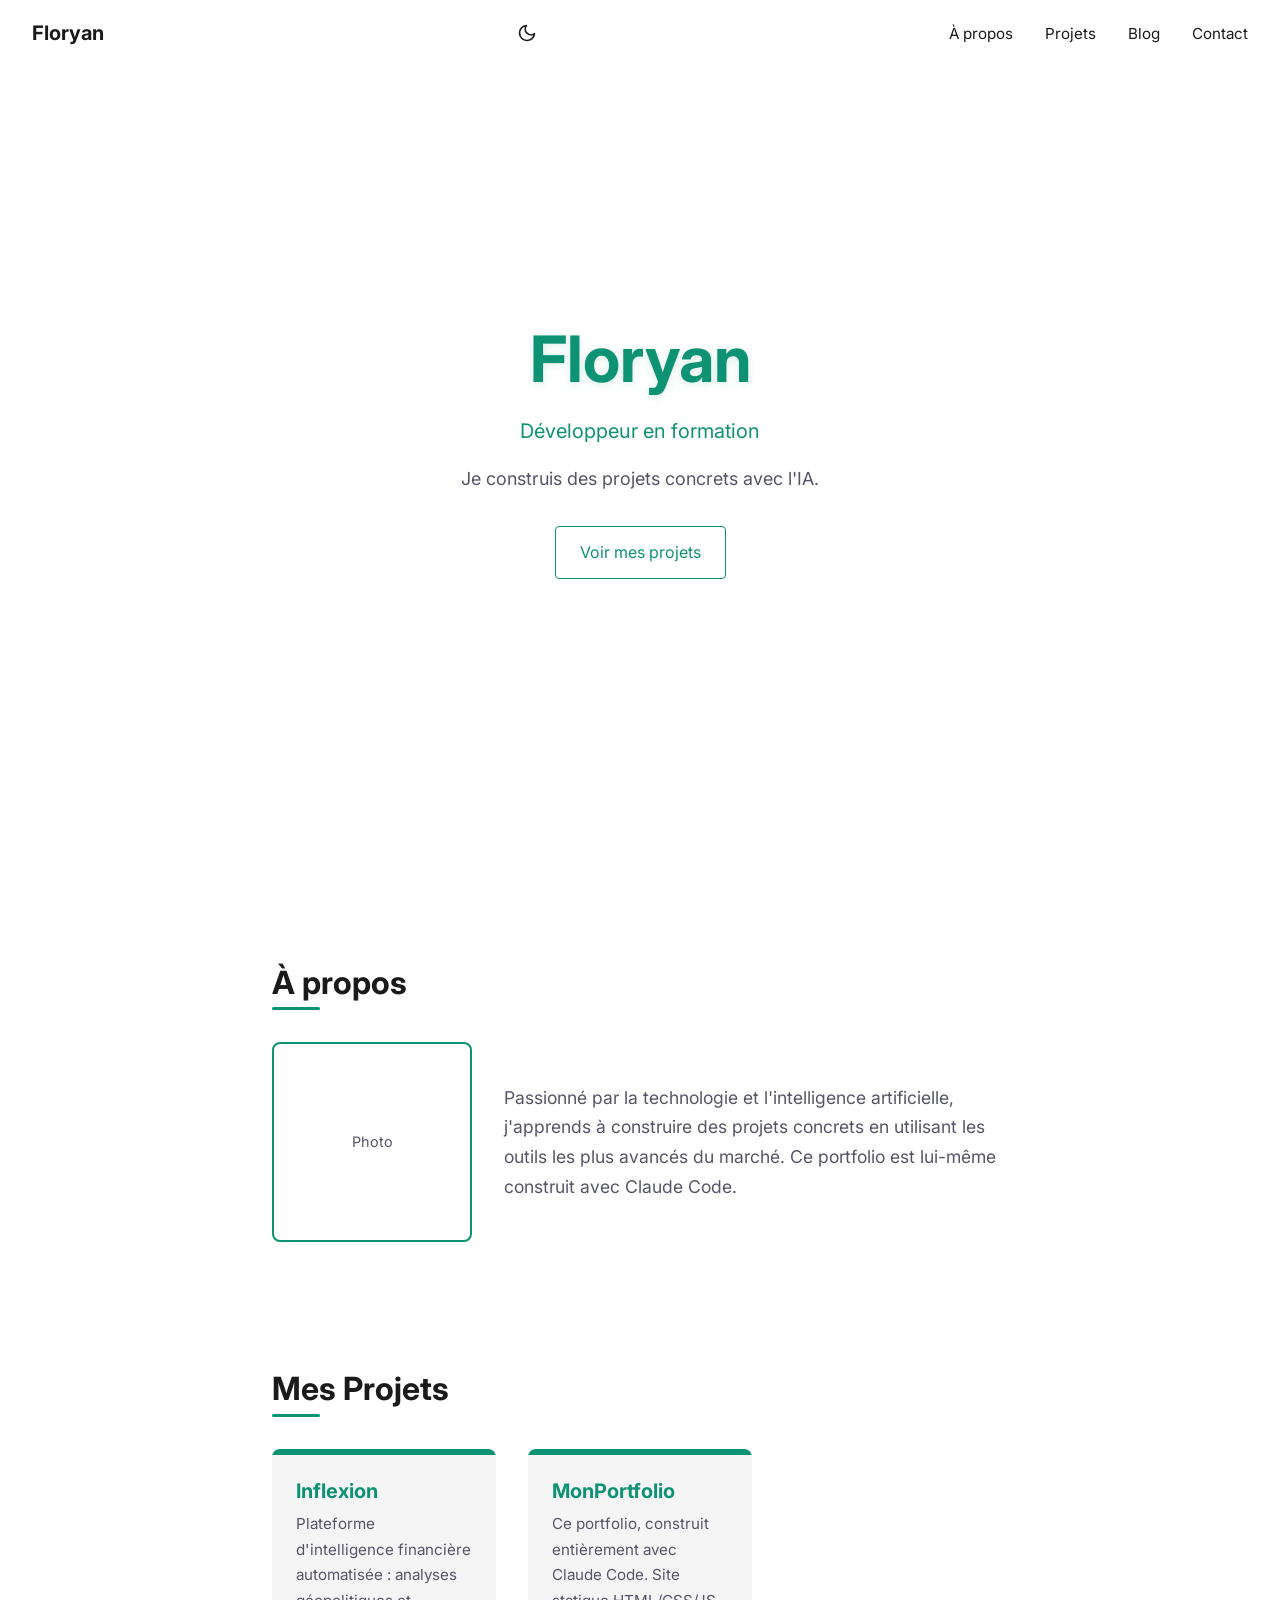
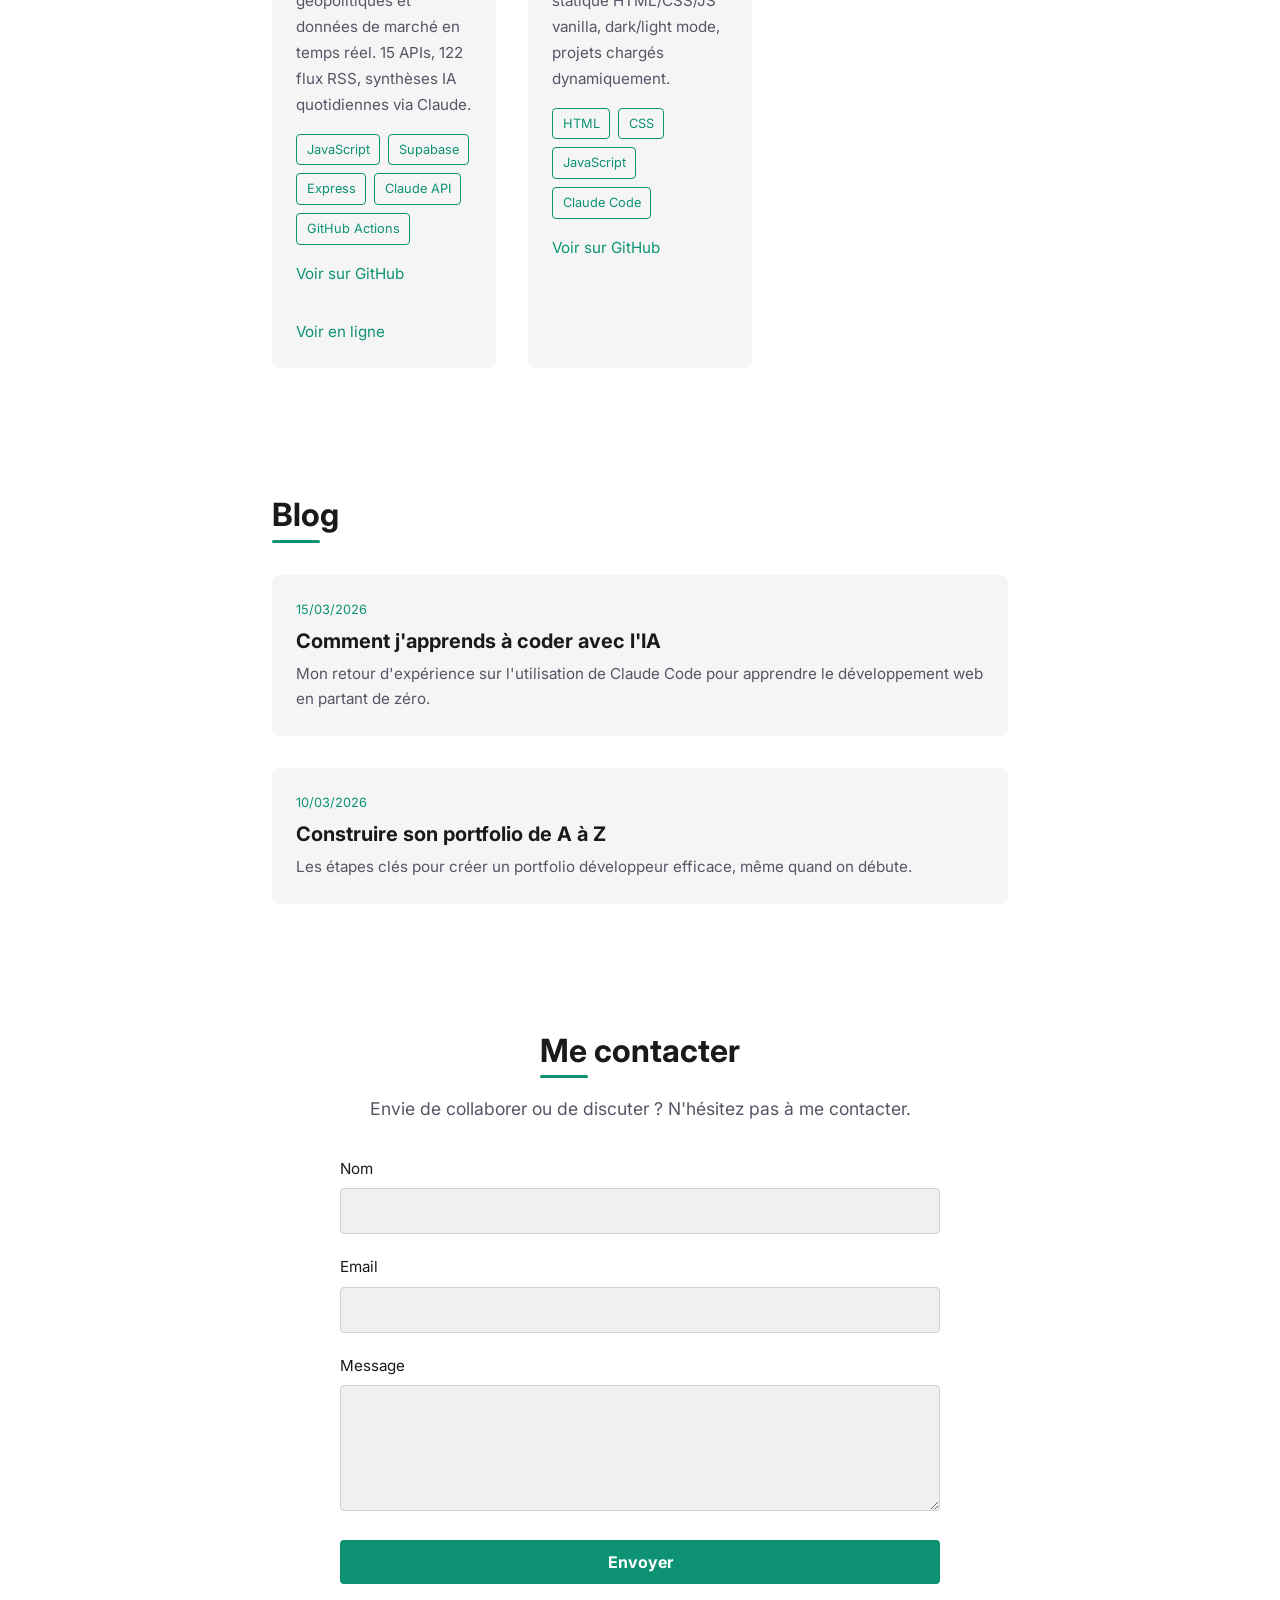
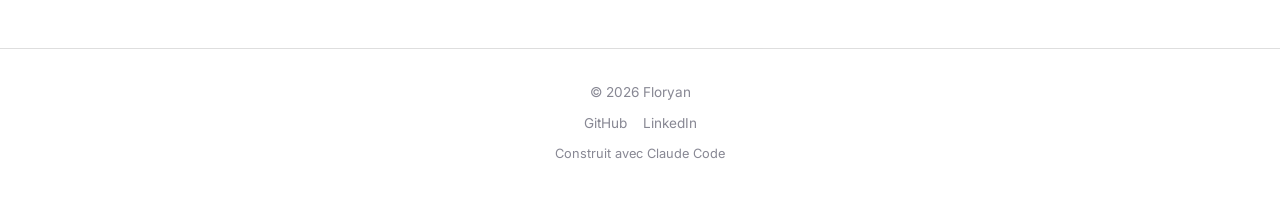
==== index.html @ 741b439b "feat: CI/CD GitHub Pages + script d'audit - Workflow GitHub Actions pour déployer automatiquement su" ====
<!DOCTYPE html>
<html lang="fr">
<head>
    <meta charset="UTF-8">
    <meta name="viewport" content="width=device-width, initial-scale=1.0">
    <title>Floryan Leblanc — Portfolio Développeur</title>
    <meta name="description" content="Portfolio de Floryan Leblanc, développeur en formation. Projets concrets construits avec l'IA et les technologies web modernes.">
    <link rel="canonical" href="https://florycarm-a11y.github.io/PORTFOLIO/">

    <!-- Open Graph -->
    <meta property="og:title" content="Floryan Leblanc — Portfolio Développeur">
    <meta property="og:description" content="Développeur en formation. Projets concrets construits avec l'IA et les technologies web modernes.">
    <meta property="og:type" content="website">
    <meta property="og:url" content="https://florycarm-a11y.github.io/PORTFOLIO/">
    <meta property="og:image" content="https://florycarm-a11y.github.io/PORTFOLIO/assets/images/og-cover.png">
    <meta property="og:locale" content="fr_FR">

    <!-- Fonts -->
    <link rel="preconnect" href="https://fonts.googleapis.com">
    <link rel="preconnect" href="https://fonts.gstatic.com" crossorigin>
    <link href="https://fonts.googleapis.com/css2?family=Inter:wght@400;700&display=swap" rel="stylesheet">

    <!-- Critical CSS (above the fold: nav + hero) -->
    <style>
        *,*::before,*::after{margin:0;padding:0;box-sizing:border-box}
        :root{--color-bg:#0a0a0a;--color-text:#e0e0e0;--color-accent:#64ffda;--color-heading:#fff;--color-nav-bg:rgba(10,10,10,0.8);--blur-nav:10px}
        :root.light{--color-bg:#fff;--color-text:#1a1a1a;--color-accent:#0d9373;--color-heading:#1a1a1a;--color-nav-bg:rgba(255,255,255,0.8)}
        html{scroll-behavior:smooth}
        body{background-color:var(--color-bg);color:var(--color-text);font-family:'Inter',sans-serif;font-size:clamp(1rem,0.95rem + 0.25vw,1.1rem);line-height:1.7}
        .nav{position:fixed;top:0;left:0;width:100%;display:flex;align-items:center;justify-content:space-between;padding:1rem 2rem;background-color:var(--color-nav-bg);backdrop-filter:blur(var(--blur-nav));-webkit-backdrop-filter:blur(var(--blur-nav));z-index:100}
        .hero{display:flex;flex-direction:column;align-items:center;justify-content:center;min-height:100vh;text-align:center;padding:4rem 2rem}
        .hero__title{font-size:clamp(2.5rem,2rem + 3vw,4rem);font-weight:700;color:var(--color-accent)}
    </style>

    <link rel="stylesheet" href="css/style.css">
</head>
<body>

    <!-- Navigation -->
    <nav class="nav" aria-label="Navigation principale">
        <a class="nav__logo" href="#">Floryan</a>
        <button class="nav__theme-toggle" aria-label="Changer de thème">
            <svg class="nav__theme-icon nav__theme-icon--sun" aria-hidden="true" xmlns="http://www.w3.org/2000/svg" width="20" height="20" viewBox="0 0 24 24" fill="none" stroke="currentColor" stroke-width="2" stroke-linecap="round" stroke-linejoin="round"><circle cx="12" cy="12" r="5"/><line x1="12" y1="1" x2="12" y2="3"/><line x1="12" y1="21" x2="12" y2="23"/><line x1="4.22" y1="4.22" x2="5.64" y2="5.64"/><line x1="18.36" y1="18.36" x2="19.78" y2="19.78"/><line x1="1" y1="12" x2="3" y2="12"/><line x1="21" y1="12" x2="23" y2="12"/><line x1="4.22" y1="19.78" x2="5.64" y2="18.36"/><line x1="18.36" y1="5.64" x2="19.78" y2="4.22"/></svg>
            <svg class="nav__theme-icon nav__theme-icon--moon" aria-hidden="true" xmlns="http://www.w3.org/2000/svg" width="20" height="20" viewBox="0 0 24 24" fill="none" stroke="currentColor" stroke-width="2" stroke-linecap="round" stroke-linejoin="round"><path d="M21 12.79A9 9 0 1 1 11.21 3 7 7 0 0 0 21 12.79z"/></svg>
        </button>
        <button class="nav__hamburger" aria-label="Menu" aria-expanded="false">
            <span class="nav__hamburger-line"></span>
            <span class="nav__hamburger-line"></span>
            <span class="nav__hamburger-line"></span>
        </button>
        <ul class="nav__list">
            <li><a class="nav__link" href="#about">À propos</a></li>
            <li><a class="nav__link" href="#projects">Projets</a></li>
            <li><a class="nav__link" href="#blog">Blog</a></li>
            <li><a class="nav__link" href="#contact">Contact</a></li>
        </ul>
    </nav>

    <!-- Hero -->
    <header class="hero">
        <h1 class="hero__title">Floryan</h1>
        <p class="hero__subtitle">Développeur en formation</p>
        <p class="hero__tagline">Je construis des projets concrets avec l'IA.</p>
        <a class="hero__cta" href="#projects">Voir mes projets</a>
    </header>

    <main>
        <!-- À propos -->
        <section class="about" id="about">
            <h2 class="about__title">À propos</h2>
            <div class="about__content">
                <div class="about__photo">Photo</div>
                <p class="about__text">
                    Passionné par la technologie et l'intelligence artificielle,
                    j'apprends à construire des projets concrets en utilisant les outils
                    les plus avancés du marché. Ce portfolio est lui-même construit avec Claude Code.
                </p>
            </div>
        </section>

        <!-- Projets -->
        <section class="projects" id="projects">
            <h2 class="projects__title">Mes Projets</h2>
            <div class="projects__grid"></div>
        </section>

        <!-- Blog -->
        <section class="blog" id="blog">
            <h2 class="blog__title">Blog</h2>
            <div class="blog__list"></div>
        </section>

        <!-- Contact -->
        <section class="contact" id="contact">
            <h2 class="contact__title">Me contacter</h2>
            <p class="contact__text">
                Envie de collaborer ou de discuter ? N'hésitez pas à me contacter.
            </p>
            <form class="contact__form">
                <div class="contact__field">
                    <label class="contact__label" for="name">Nom</label>
                    <input class="contact__input" type="text" id="name" name="name" required>
                </div>
                <div class="contact__field">
                    <label class="contact__label" for="email">Email</label>
                    <input class="contact__input" type="email" id="email" name="email" required>
                </div>
                <div class="contact__field">
                    <label class="contact__label" for="message">Message</label>
                    <textarea class="contact__input contact__textarea" id="message" name="message" rows="5" required></textarea>
                </div>
                <button class="contact__btn" type="submit">Envoyer</button>
            </form>
        </section>
    </main>

    <!-- Footer -->
    <footer class="footer">
        <p>&copy; 2026 Floryan</p>
        <nav class="footer__links" aria-label="Liens sociaux">
            <a class="footer__link" href="https://github.com/florycarm-a11y" target="_blank" rel="noopener noreferrer">GitHub</a>
            <a class="footer__link" href="#" target="_blank" rel="noopener noreferrer">LinkedIn</a>
        </nav>
        <p class="footer__credit">Construit avec Claude Code</p>
    </footer>

    <script src="js/main.js"></script>
</body>
</html>
---- css/style.css ----
/* ========================================
   MonPortfolio — Global Styles
   ======================================== */

/* --- CSS Reset --- */
*,
*::before,
*::after {
    margin: 0;
    padding: 0;
    box-sizing: border-box;
}

/* --- Variables --- */
:root {
    --color-bg: #0a0a0a;
    --color-text: #e0e0e0;
    --color-accent: #64ffda;
    --color-muted: #a0a0b8;
    --color-heading: #ffffff;
    --color-card: #111111;
    --color-input-bg: #151515;
    --color-border: #2a2a2a;
    --color-nav-bg: rgba(10, 10, 10, 0.8);
    --color-nav-overlay: rgba(10, 10, 10, 0.95);
    --color-card-shadow: rgba(100, 255, 218, 0.1);
    --font-family: 'Inter', sans-serif;
    --spacing-sm: 1rem;
    --spacing-md: 2rem;
    --spacing-lg: 4rem;
    --radius-sm: 4px;
    --radius-md: 8px;
    --transition-speed: 0.3s;
    --transition-fade: 0.6s ease-out;
    --content-width: 800px;
    --form-width: 600px;
    --photo-size: 200px;
    --blur-nav: 10px;
}

:root.light {
    --color-bg: #ffffff;
    --color-text: #1a1a1a;
    --color-accent: #0d9373;
    --color-muted: #555566;
    --color-heading: #1a1a1a;
    --color-card: #f5f5f5;
    --color-input-bg: #f0f0f0;
    --color-border: #d0d0d0;
    --color-nav-bg: rgba(255, 255, 255, 0.8);
    --color-nav-overlay: rgba(255, 255, 255, 0.95);
    --color-card-shadow: rgba(13, 147, 115, 0.1);
}

/* --- Base --- */
html {
    scroll-behavior: smooth;
}

body {
    background-color: var(--color-bg);
    color: var(--color-text);
    font-family: var(--font-family);
    font-size: clamp(1rem, 0.95rem + 0.25vw, 1.1rem);
    line-height: 1.7;
    transition: background-color var(--transition-speed), color var(--transition-speed);
}

a {
    color: var(--color-accent);
    text-decoration: none;
}

a:hover {
    text-decoration: underline;
}

h1, h2, h3 {
    color: var(--color-heading);
    line-height: 1.2;
    transition: color var(--transition-speed);
}

/* --- Sections --- */
section {
    padding: var(--spacing-lg) var(--spacing-md);
    max-width: var(--content-width);
    margin: 0 auto;
}

/* --- Shared: cards --- */
.project-card,
.blog-card {
    background-color: var(--color-card);
    border-radius: var(--radius-md);
    transition: transform var(--transition-speed), box-shadow var(--transition-speed), background-color var(--transition-speed), color var(--transition-speed);
}

.project-card:hover,
.blog-card:hover {
    transform: translateY(-4px);
    box-shadow: 0 8px 24px var(--color-card-shadow);
}

/* --- Shared: card titles --- */
.project-card__title,
.blog-card__title {
    font-size: 1.25rem;
    margin-bottom: 0.5rem;
}

/* --- Shared: tag lists --- */
.project-card__tags,
.blog-article__tags {
    display: flex;
    flex-wrap: wrap;
    gap: 0.5rem;
    list-style: none;
}

/* --- Shared: tags --- */
.project-card__tag,
.blog-article__tag {
    font-size: 0.8rem;
    padding: 0.25rem 0.6rem;
    border: 1px solid var(--color-accent);
    border-radius: var(--radius-sm);
    color: var(--color-accent);
    transition: color var(--transition-speed), border-color var(--transition-speed);
}

/* --- Shared: section titles --- */
.about__title,
.projects__title,
.blog__title,
.contact__title {
    font-size: clamp(1.75rem, 1.5rem + 1.25vw, 2rem);
    position: relative;
    display: inline-block;
    padding-bottom: 0.5rem;
    margin-bottom: var(--spacing-md);
}

.about__title::after,
.projects__title::after,
.blog__title::after,
.contact__title::after {
    content: '';
    position: absolute;
    bottom: 0;
    left: 0;
    width: 3rem;
    height: 3px;
    background-color: var(--color-accent);
    border-radius: 2px;
}

.contact__title {
    margin-bottom: var(--spacing-sm);
}

/* --- Nav --- */
.nav {
    position: fixed;
    top: 0;
    left: 0;
    width: 100%;
    display: flex;
    align-items: center;
    justify-content: space-between;
    padding: var(--spacing-sm) var(--spacing-md);
    background-color: var(--color-nav-bg);
    backdrop-filter: blur(var(--blur-nav));
    -webkit-backdrop-filter: blur(var(--blur-nav));
    z-index: 100;
    transition: background-color var(--transition-speed);
}

.nav__logo {
    font-size: 1.25rem;
    font-weight: 700;
    color: var(--color-heading);
}

.nav__logo:hover {
    text-decoration: none;
    color: var(--color-accent);
}

.nav__list {
    list-style: none;
    display: flex;
    gap: var(--spacing-md);
}

.nav__link {
    color: var(--color-text);
    font-size: 0.95rem;
    transition: color var(--transition-speed);
}

.nav__link:hover {
    color: var(--color-accent);
    text-decoration: none;
}

.nav__theme-toggle {
    background: none;
    border: none;
    cursor: pointer;
    color: var(--color-text);
    padding: 4px;
    display: flex;
    align-items: center;
    transition: color var(--transition-speed);
}

.nav__theme-toggle:hover {
    color: var(--color-accent);
}

.nav__theme-icon--moon {
    display: none;
}

:root.light .nav__theme-icon--sun {
    display: none;
}

:root.light .nav__theme-icon--moon {
    display: block;
}

.nav__hamburger {
    display: none;
    background: none;
    border: none;
    cursor: pointer;
    flex-direction: column;
    gap: 5px;
    padding: 4px;
    z-index: 110;
}

.nav__hamburger-line {
    display: block;
    width: 24px;
    height: 2px;
    background-color: var(--color-text);
    border-radius: 2px;
    transition: transform var(--transition-speed), opacity var(--transition-speed);
}

.nav__hamburger--active .nav__hamburger-line:nth-child(1) {
    transform: translateY(7px) rotate(45deg);
}

.nav__hamburger--active .nav__hamburger-line:nth-child(2) {
    opacity: 0;
}

.nav__hamburger--active .nav__hamburger-line:nth-child(3) {
    transform: translateY(-7px) rotate(-45deg);
}

/* --- Hero --- */
.hero {
    display: flex;
    flex-direction: column;
    align-items: center;
    justify-content: center;
    min-height: 100vh;
    text-align: center;
    padding: var(--spacing-lg) var(--spacing-md);
}

.hero__title {
    font-size: clamp(2.5rem, 2rem + 3vw, 4rem);
    font-weight: 700;
    color: var(--color-accent);
    text-shadow: 0 2px 8px rgba(100, 255, 218, 0.2);
    text-align: center;
    margin-bottom: var(--spacing-sm);
}

:root.light .hero__title {
    text-shadow: 0 2px 8px rgba(13, 147, 115, 0.15);
}

.hero__subtitle {
    font-size: 1.25rem;
    color: var(--color-accent);
}

.hero__tagline {
    font-size: 1.125rem;
    color: var(--color-muted);
    margin-top: var(--spacing-sm);
}

.hero__cta {
    display: inline-block;
    margin-top: var(--spacing-md);
    padding: 0.75rem 1.5rem;
    border: 1px solid var(--color-accent);
    color: var(--color-accent);
    border-radius: var(--radius-sm);
    font-size: 1rem;
    transition: background-color var(--transition-speed), color var(--transition-speed);
}

.hero__cta:hover {
    background-color: var(--color-accent);
    color: var(--color-bg);
    text-decoration: none;
}

/* --- About --- */
.about__content {
    display: flex;
    flex-direction: column;
    align-items: center;
    gap: var(--spacing-md);
}

.about__photo {
    width: var(--photo-size);
    height: var(--photo-size);
    border: 2px solid var(--color-accent);
    border-radius: var(--radius-md);
    display: flex;
    align-items: center;
    justify-content: center;
    color: var(--color-muted);
    font-size: 0.9rem;
    flex-shrink: 0;
}

.about__text {
    color: var(--color-muted);
}

/* --- Projects --- */
.projects__grid {
    display: grid;
    gap: var(--spacing-md);
}

.project-card {
    overflow: hidden;
}

.project-card__desc,
.project-card__link {
    transition: color var(--transition-speed), border-color var(--transition-speed);
}

.project-card__banner {
    height: 6px;
    background-color: var(--color-accent);
}

.project-card__body {
    padding: 1.5rem;
}

.project-card__desc {
    color: var(--color-muted);
    font-size: 0.95rem;
    margin-bottom: var(--spacing-sm);
}

.project-card__tags {
    margin-bottom: var(--spacing-sm);
}

.project-card__links {
    display: flex;
    gap: var(--spacing-md);
    flex-wrap: wrap;
}

.project-card__link {
    font-size: 0.95rem;
}

/* --- Blog --- */
.blog__list {
    display: flex;
    flex-direction: column;
    gap: var(--spacing-md);
}

.blog-card {
    padding: 1.5rem;
    cursor: pointer;
}

.blog-card__date {
    font-size: 0.8rem;
    color: var(--color-accent);
    margin-bottom: 0.5rem;
}

.blog-card__excerpt {
    color: var(--color-muted);
    font-size: 0.95rem;
}

.blog-card__date,
.blog-card__excerpt {
    transition: color var(--transition-speed);
}

/* --- Blog article (full view) --- */
.blog-article--open {
    display: block;
}

.blog-article__back {
    display: inline-block;
    margin-bottom: var(--spacing-md);
    font-size: 0.95rem;
    cursor: pointer;
    background: none;
    border: none;
    color: var(--color-accent);
    font-family: var(--font-family);
    padding: 0;
}

.blog-article__back:hover {
    text-decoration: underline;
}

.blog-article__date {
    font-size: 0.85rem;
    color: var(--color-accent);
    margin-bottom: var(--spacing-sm);
}

.blog-article__tags {
    margin-bottom: var(--spacing-md);
}

.blog-article__heading {
    font-size: 1.35rem;
    margin: var(--spacing-md) 0 var(--spacing-sm);
}

.blog-article__text {
    color: var(--color-muted);
    margin-bottom: var(--spacing-sm);
    transition: color var(--transition-speed);
}

/* --- Contact --- */
.contact {
    text-align: center;
}

.contact__text {
    color: var(--color-muted);
    margin-bottom: var(--spacing-md);
}

.contact__form {
    max-width: var(--form-width);
    margin: 0 auto;
    text-align: left;
}

.contact__field {
    margin-bottom: 1.25rem;
}

.contact__label {
    display: block;
    margin-bottom: 0.4rem;
    font-size: 0.95rem;
}

.contact__input {
    width: 100%;
    padding: 0.75rem 1rem;
    background-color: var(--color-input-bg);
    border: 1px solid var(--color-border);
    border-radius: var(--radius-sm);
    color: var(--color-text);
    font-family: var(--font-family);
    font-size: 1rem;
    transition: border-color var(--transition-speed);
}

.contact__input:focus {
    outline: none;
    border-color: var(--color-accent);
}

.contact__textarea {
    resize: vertical;
}

.contact__btn {
    display: block;
    width: 100%;
    padding: 0.75rem;
    background-color: var(--color-accent);
    color: var(--color-bg);
    border: none;
    border-radius: var(--radius-sm);
    font-family: var(--font-family);
    font-size: 1rem;
    font-weight: 700;
    cursor: pointer;
    transition: opacity var(--transition-speed);
}

.contact__btn:hover {
    opacity: 0.85;
}

/* --- Footer --- */
.footer {
    text-align: center;
    padding: var(--spacing-md);
    font-size: 0.85rem;
    color: var(--color-muted);
    border-top: 1px solid var(--color-border);
    opacity: 0.7;
}

.footer__links {
    display: flex;
    justify-content: center;
    gap: var(--spacing-sm);
    margin: 0.5rem 0;
}

.footer__link {
    color: var(--color-muted);
    transition: color var(--transition-speed);
}

.footer__link:hover {
    color: var(--color-accent);
    text-decoration: none;
}

.footer__credit {
    margin-top: 0.5rem;
    font-size: 0.8rem;
}

/* --- Fade-in animation --- */
.fade-in {
    opacity: 0;
    transform: translateY(20px);
    transition: opacity var(--transition-fade), transform var(--transition-fade);
}

.fade-in--visible {
    opacity: 1;
    transform: translateY(0);
}

/* ========================================
   Responsive
   ======================================== */

/* --- Mobile (< 768px) --- */
@media (max-width: 767px) {
    .nav__hamburger {
        display: flex;
    }

    .nav__list {
        position: fixed;
        inset: 0;
        flex-direction: column;
        align-items: center;
        justify-content: center;
        gap: 2.5rem;
        background-color: var(--color-nav-overlay);
        backdrop-filter: blur(var(--blur-nav));
        -webkit-backdrop-filter: blur(var(--blur-nav));
        opacity: 0;
        visibility: hidden;
        transition: opacity var(--transition-speed), visibility var(--transition-speed);
    }

    .nav__list--open {
        opacity: 1;
        visibility: visible;
    }

    .nav__link {
        font-size: 1.5rem;
    }
}

/* --- Tablette (>= 768px) --- */
@media (min-width: 768px) {
    .about__content {
        flex-direction: row;
        align-items: center;
    }

    .projects__grid {
        grid-template-columns: repeat(2, 1fr);
    }
}

/* --- Desktop (>= 1024px) --- */
@media (min-width: 1024px) {
    .projects__grid {
        grid-template-columns: repeat(3, 1fr);
    }
}
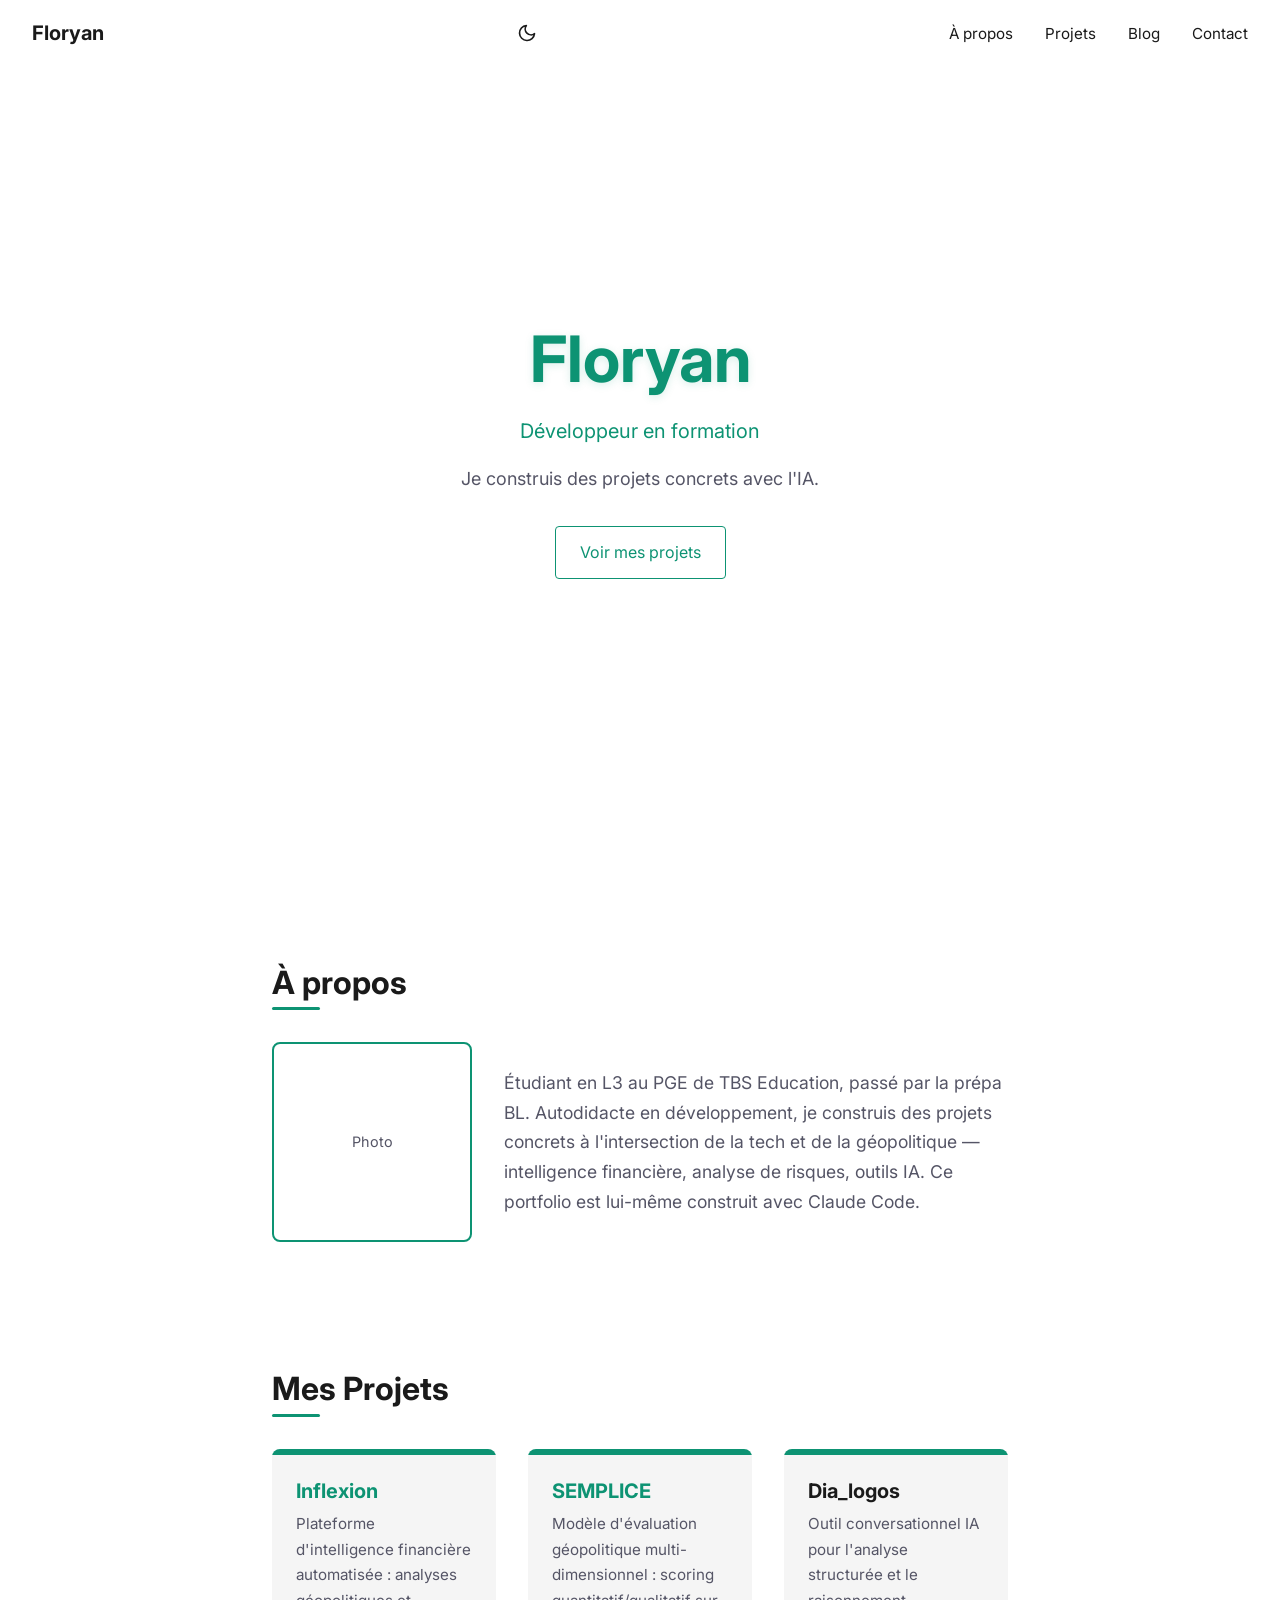
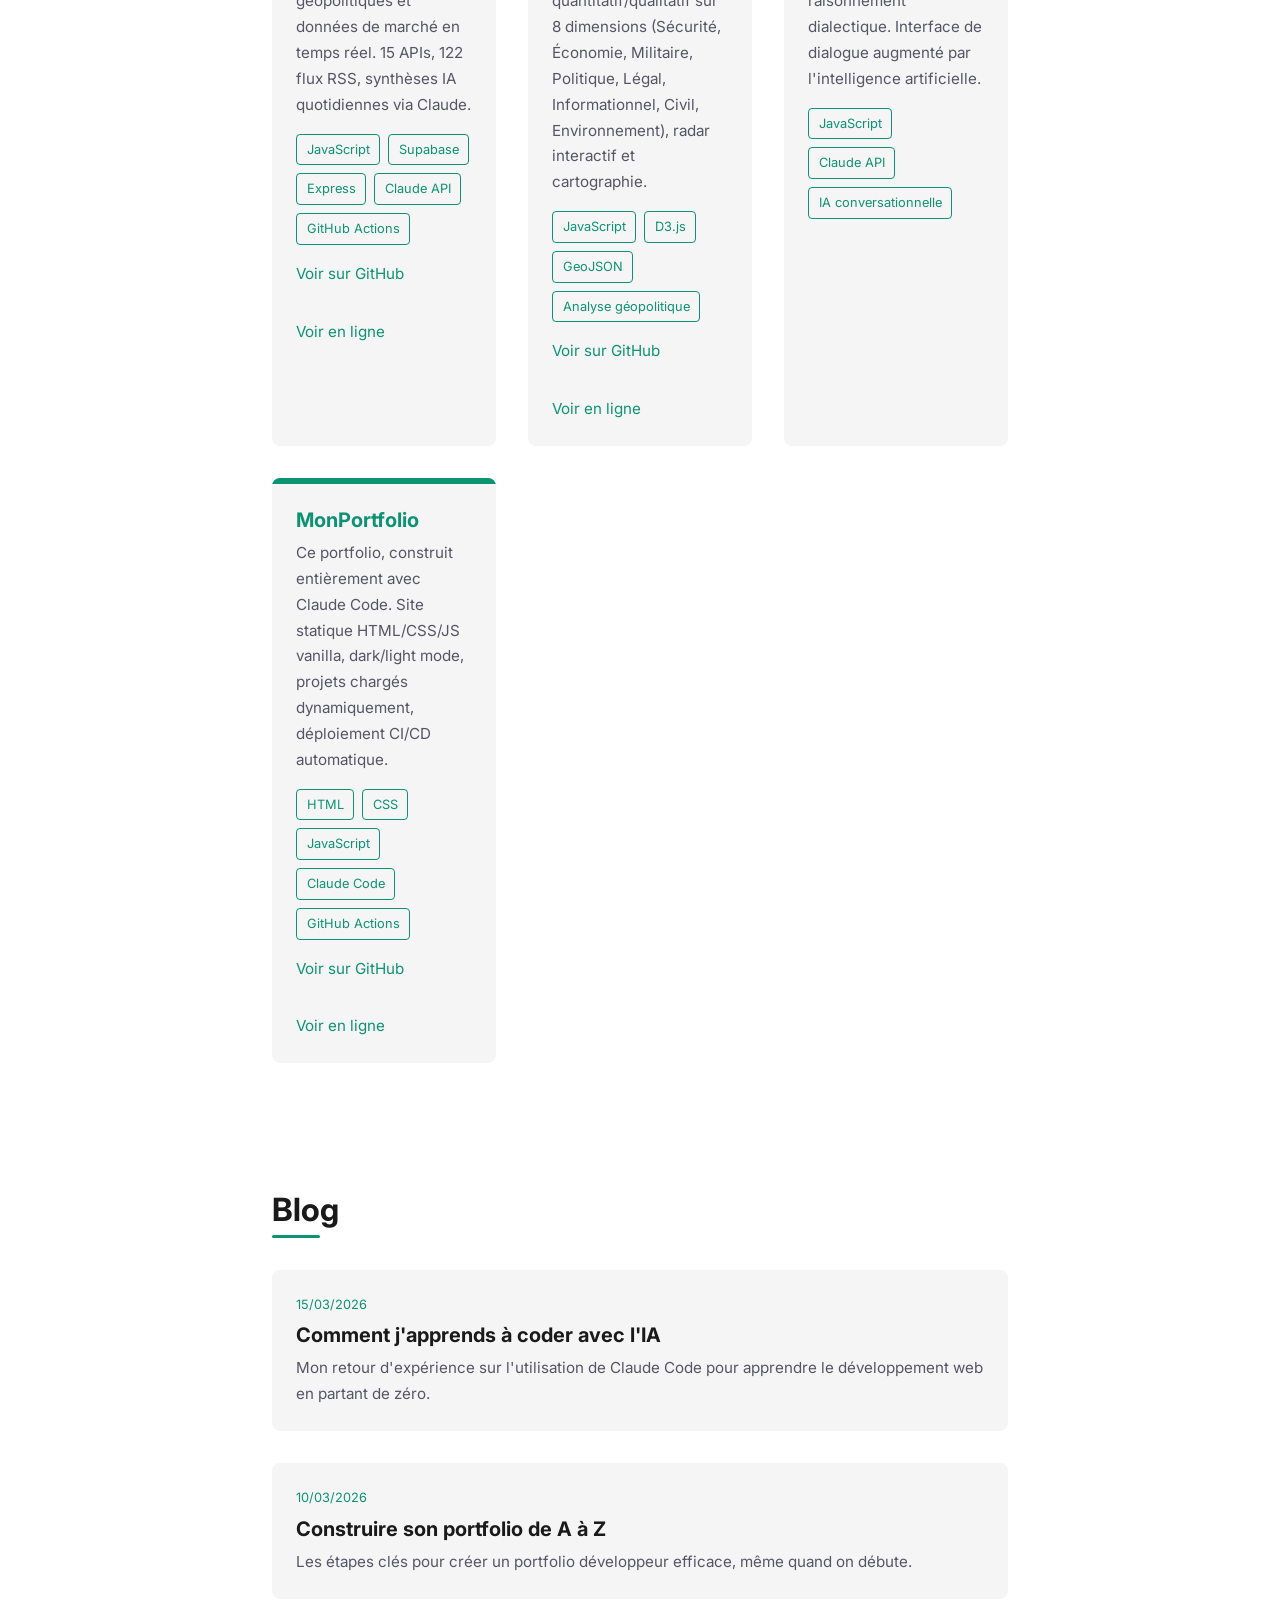
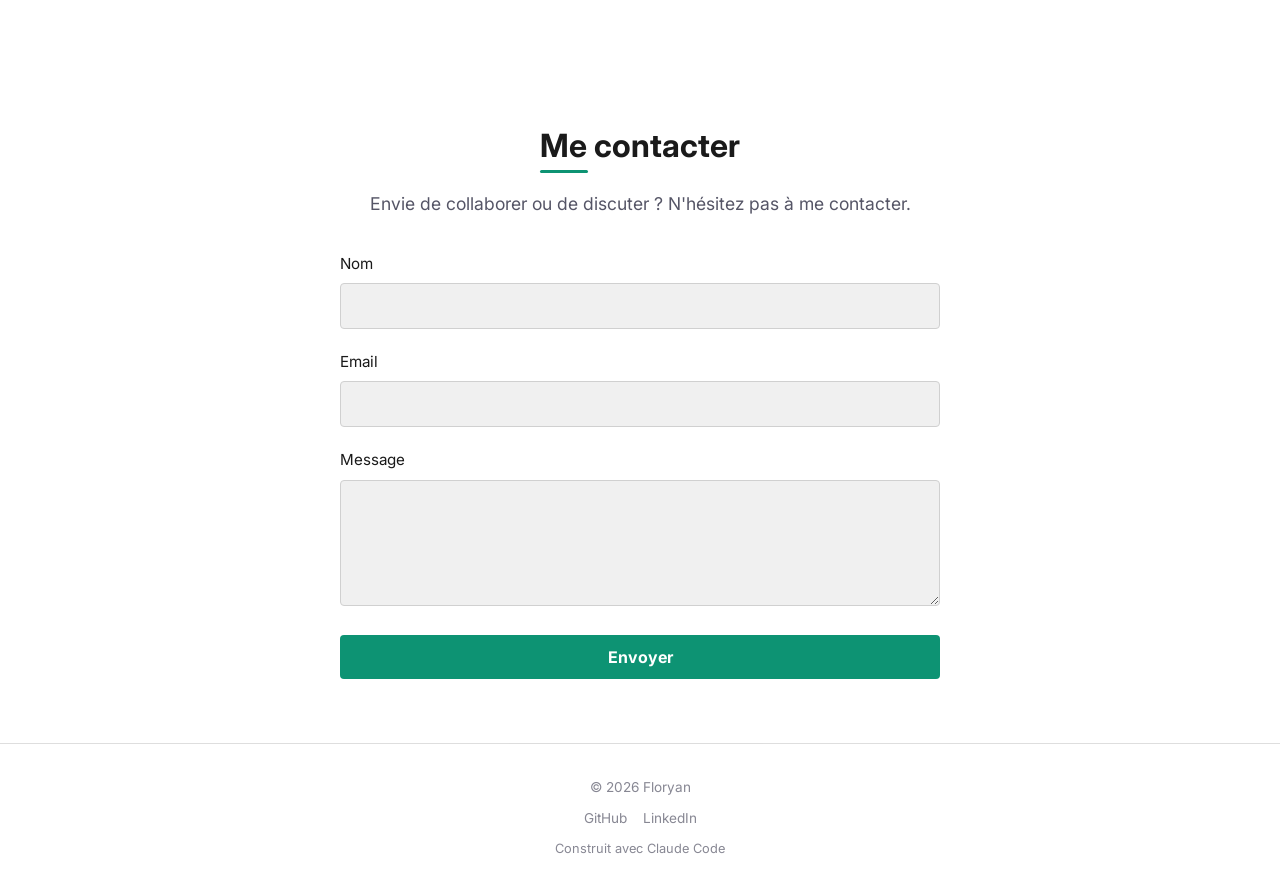
==== commit 8e33cc25: "feat: portfolio opérationnel — projets, contact, LinkedIn, 404 - Ajout SEMPLICE et Dia_logos dans le" ====
--- a/index.html
+++ b/index.html
@@ -12,7 +12,7 @@
     <meta property="og:description" content="Développeur en formation. Projets concrets construits avec l'IA et les technologies web modernes.">
     <meta property="og:type" content="website">
     <meta property="og:url" content="https://florycarm-a11y.github.io/PORTFOLIO/">
-    <meta property="og:image" content="https://florycarm-a11y.github.io/PORTFOLIO/assets/images/og-cover.png">
+    <meta property="og:image" content="https://florycarm-a11y.github.io/PORTFOLIO/assets/og-cover.png">
     <meta property="og:locale" content="fr_FR">
 
     <!-- Fonts -->
@@ -32,6 +32,7 @@
         .hero__title{font-size:clamp(2.5rem,2rem + 3vw,4rem);font-weight:700;color:var(--color-accent)}
     </style>
 
+    <link rel="icon" href="data:image/svg+xml,<svg xmlns='http://www.w3.org/2000/svg' viewBox='0 0 100 100'><text y='.9em' font-size='90'>⚡</text></svg>">
     <link rel="stylesheet" href="css/style.css">
 </head>
 <body>
@@ -71,9 +72,10 @@
             <div class="about__content">
                 <div class="about__photo">Photo</div>
                 <p class="about__text">
-                    Passionné par la technologie et l'intelligence artificielle,
-                    j'apprends à construire des projets concrets en utilisant les outils
-                    les plus avancés du marché. Ce portfolio est lui-même construit avec Claude Code.
+                    Étudiant en L3 au PGE de TBS Education, passé par la prépa BL.
+                    Autodidacte en développement, je construis des projets concrets
+                    à l'intersection de la tech et de la géopolitique — intelligence financière,
+                    analyse de risques, outils IA. Ce portfolio est lui-même construit avec Claude Code.
                 </p>
             </div>
         </section>
@@ -96,7 +98,7 @@
             <p class="contact__text">
                 Envie de collaborer ou de discuter ? N'hésitez pas à me contacter.
             </p>
-            <form class="contact__form">
+            <form class="contact__form" id="contact-form">
                 <div class="contact__field">
                     <label class="contact__label" for="name">Nom</label>
                     <input class="contact__input" type="text" id="name" name="name" required>
@@ -119,7 +121,7 @@
         <p>&copy; 2026 Floryan</p>
         <nav class="footer__links" aria-label="Liens sociaux">
             <a class="footer__link" href="https://github.com/florycarm-a11y" target="_blank" rel="noopener noreferrer">GitHub</a>
-            <a class="footer__link" href="#" target="_blank" rel="noopener noreferrer">LinkedIn</a>
+            <a class="footer__link" href="https://www.linkedin.com/in/fleblanc17" target="_blank" rel="noopener noreferrer">LinkedIn</a>
         </nav>
         <p class="footer__credit">Construit avec Claude Code</p>
     </footer>
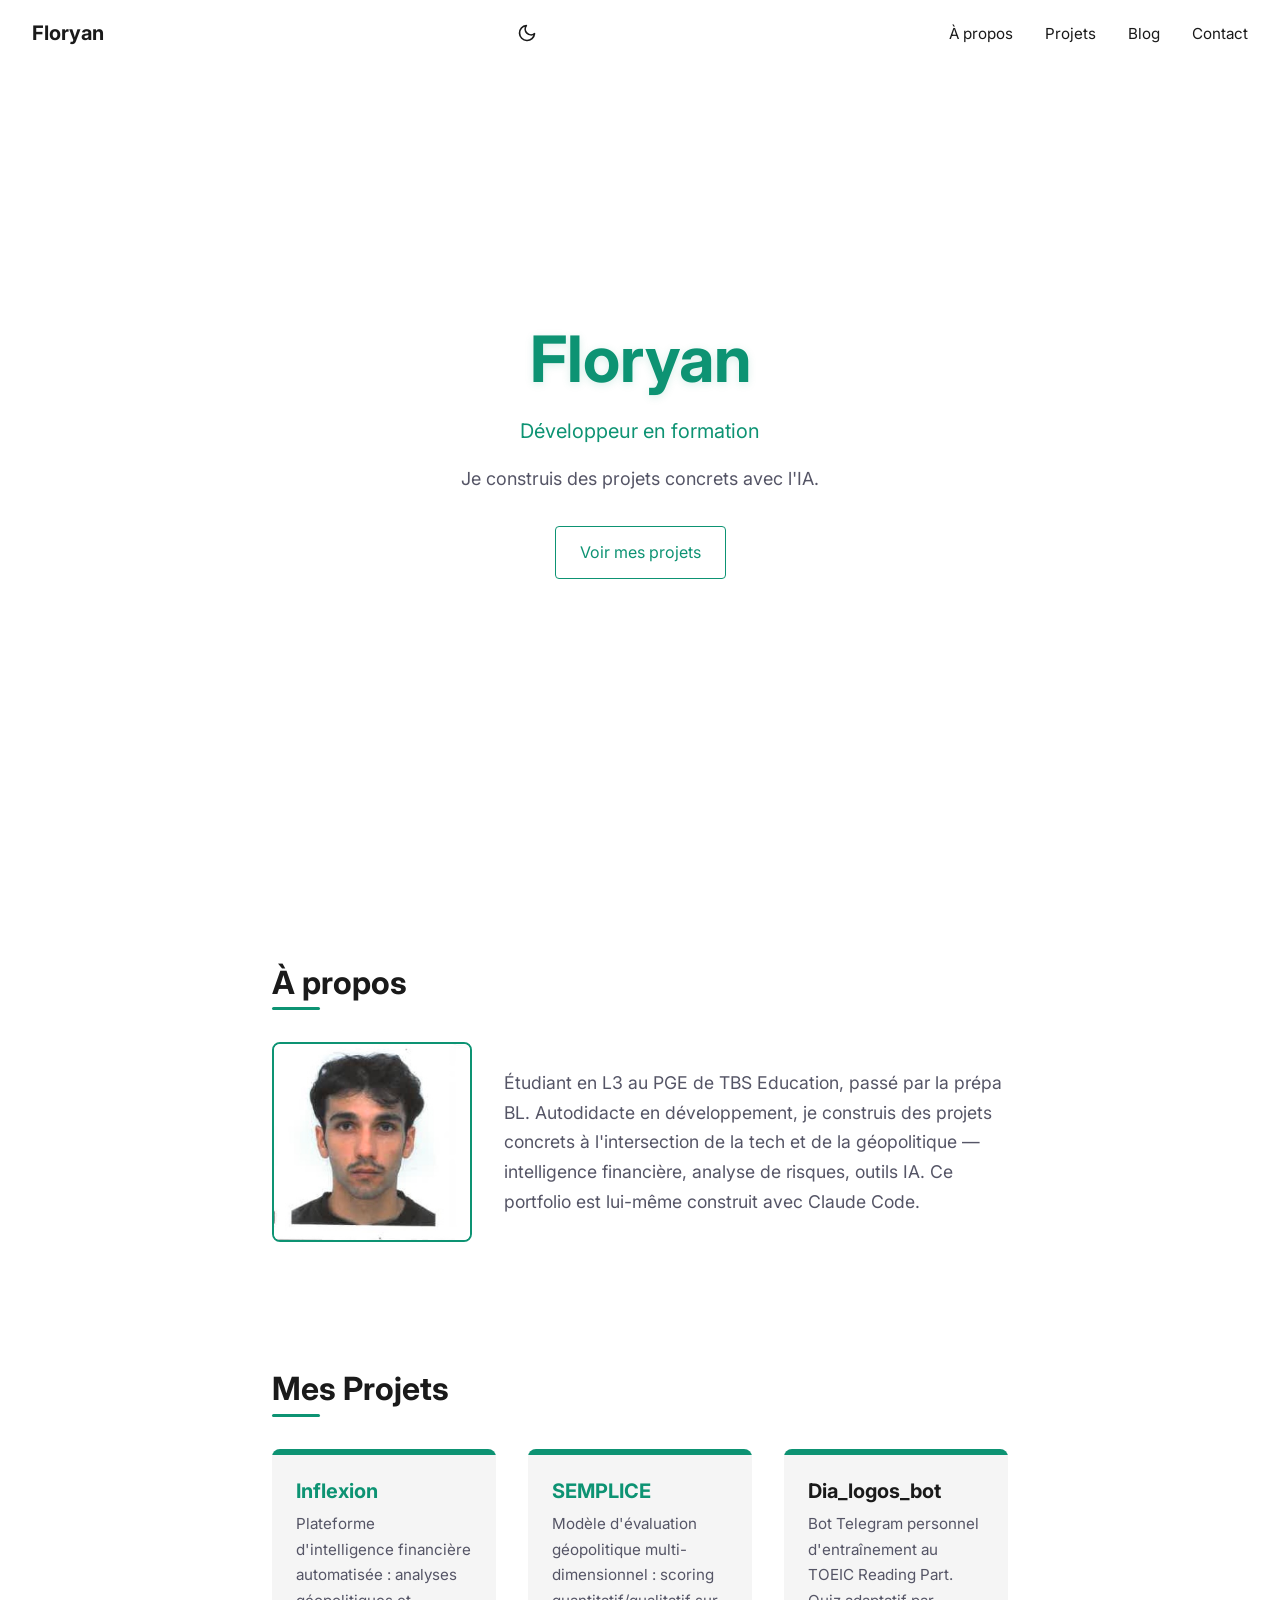
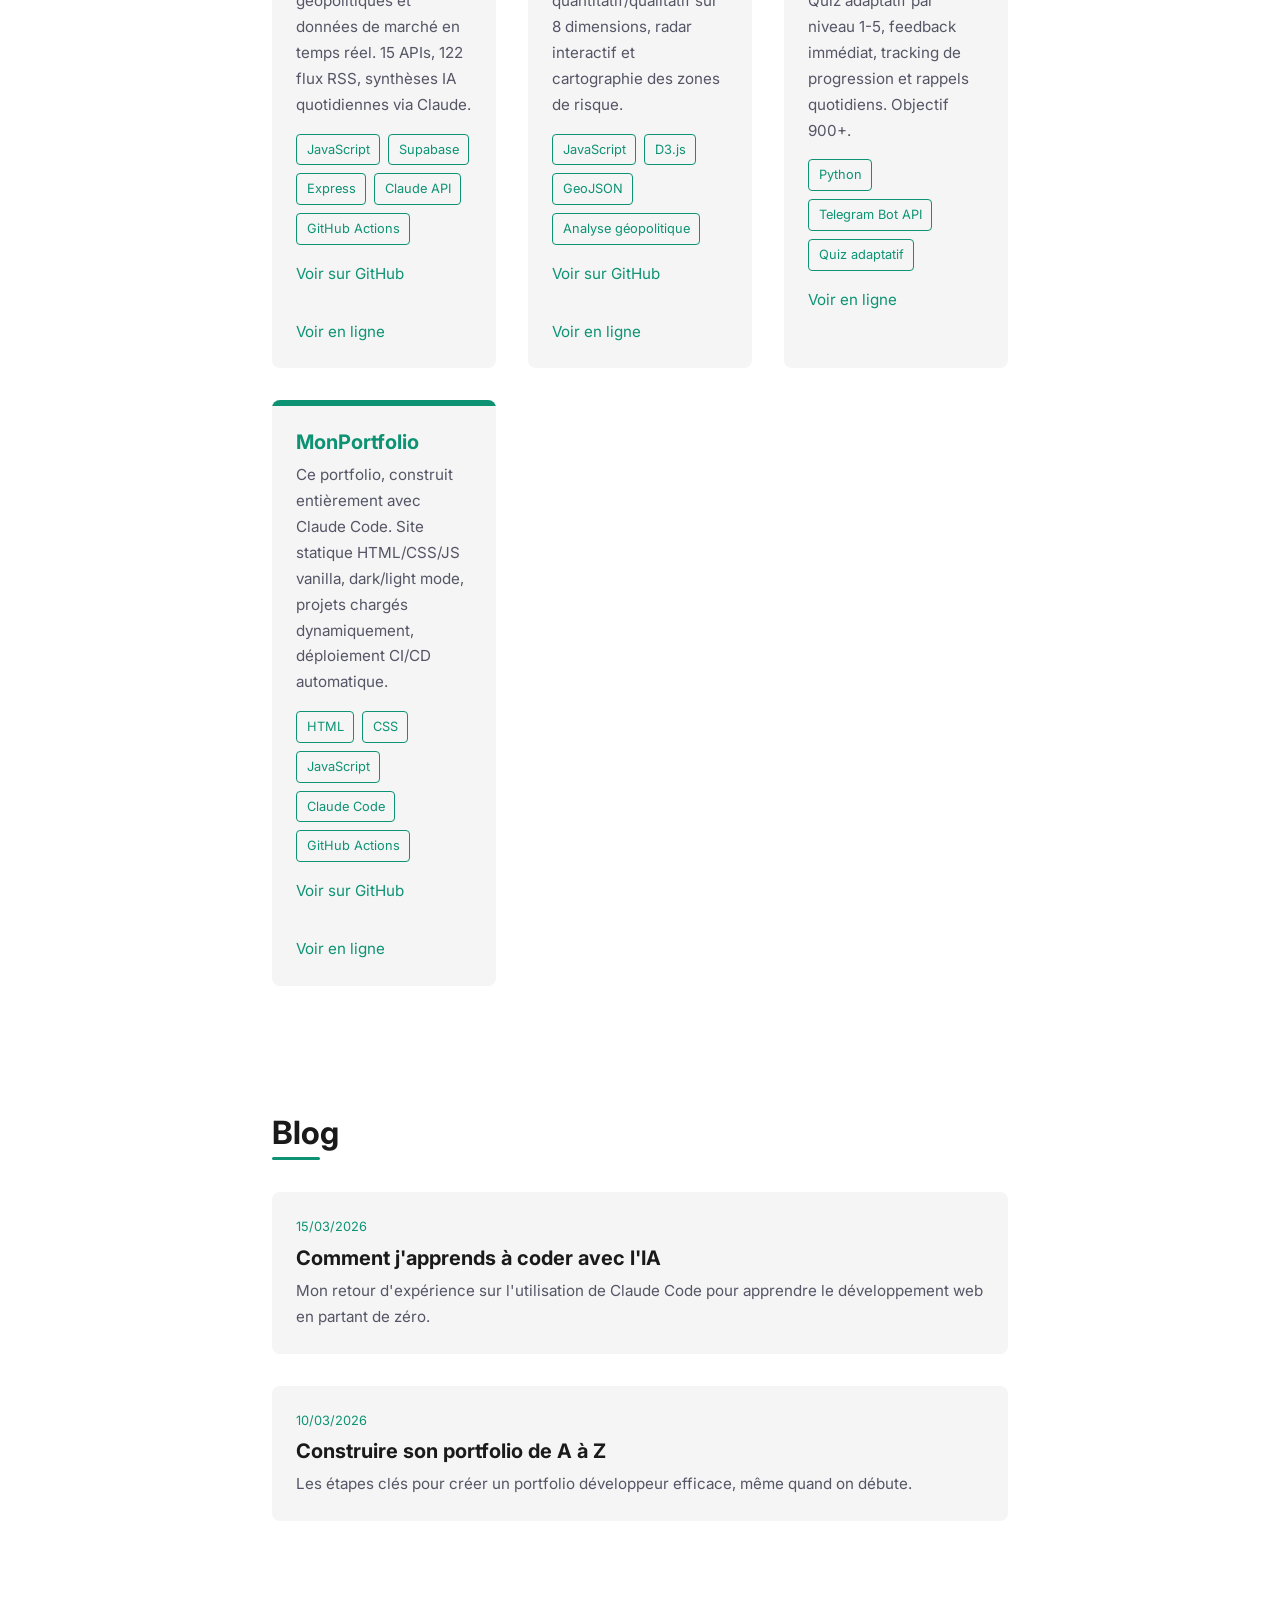
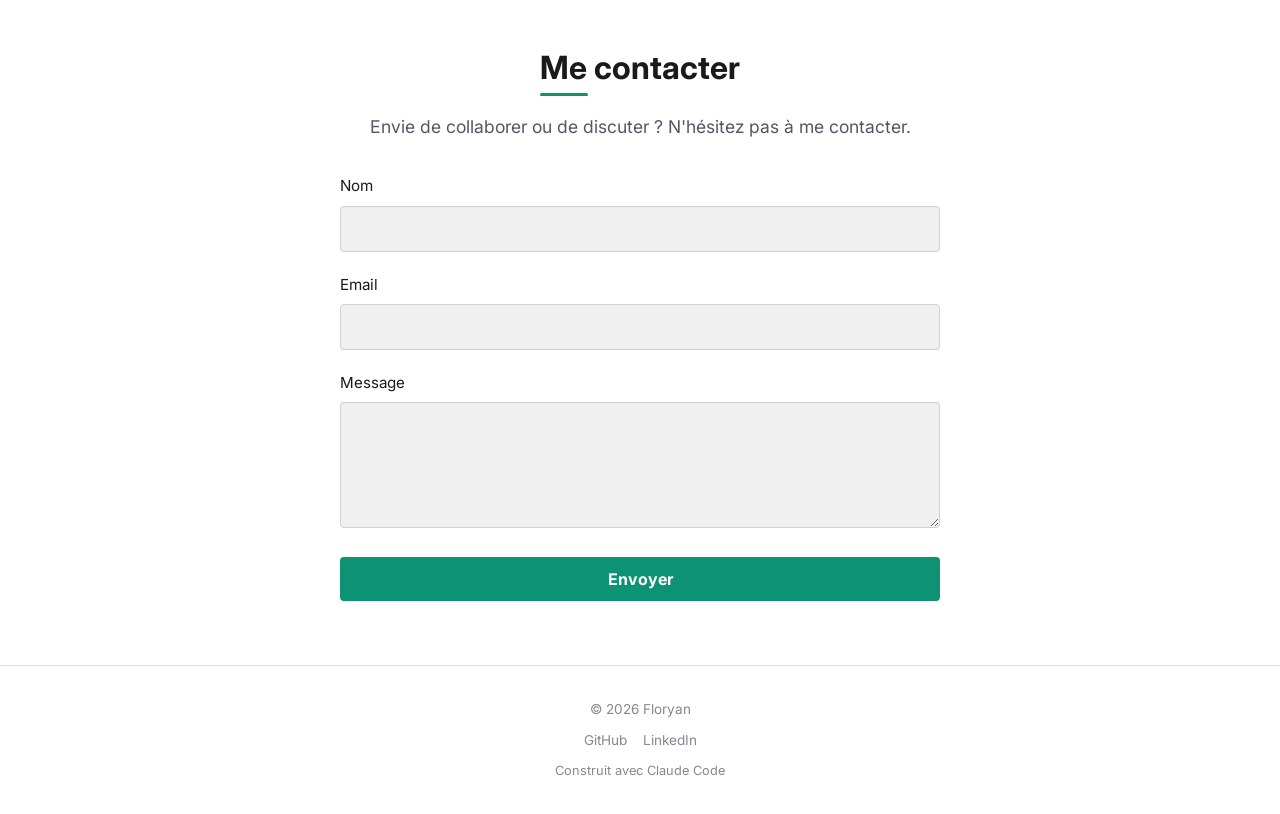
==== commit 30d62da3: "feat: photo de profil + image OG pour previews sociaux Co-Authored-By: Claude Opus 4.6 <noreply@anth" ====
--- a/index.html
+++ b/index.html
@@ -70,7 +70,7 @@
         <section class="about" id="about">
             <h2 class="about__title">À propos</h2>
             <div class="about__content">
-                <div class="about__photo">Photo</div>
+                <img class="about__photo" src="assets/images/profile.jpg" alt="Photo de Floryan Leblanc" width="200" height="200">
                 <p class="about__text">
                     Étudiant en L3 au PGE de TBS Education, passé par la prépa BL.
                     Autodidacte en développement, je construis des projets concrets
--- a/css/style.css
+++ b/css/style.css
@@ -328,11 +328,7 @@
     height: var(--photo-size);
     border: 2px solid var(--color-accent);
     border-radius: var(--radius-md);
-    display: flex;
-    align-items: center;
-    justify-content: center;
-    color: var(--color-muted);
-    font-size: 0.9rem;
+    object-fit: cover;
     flex-shrink: 0;
 }
 
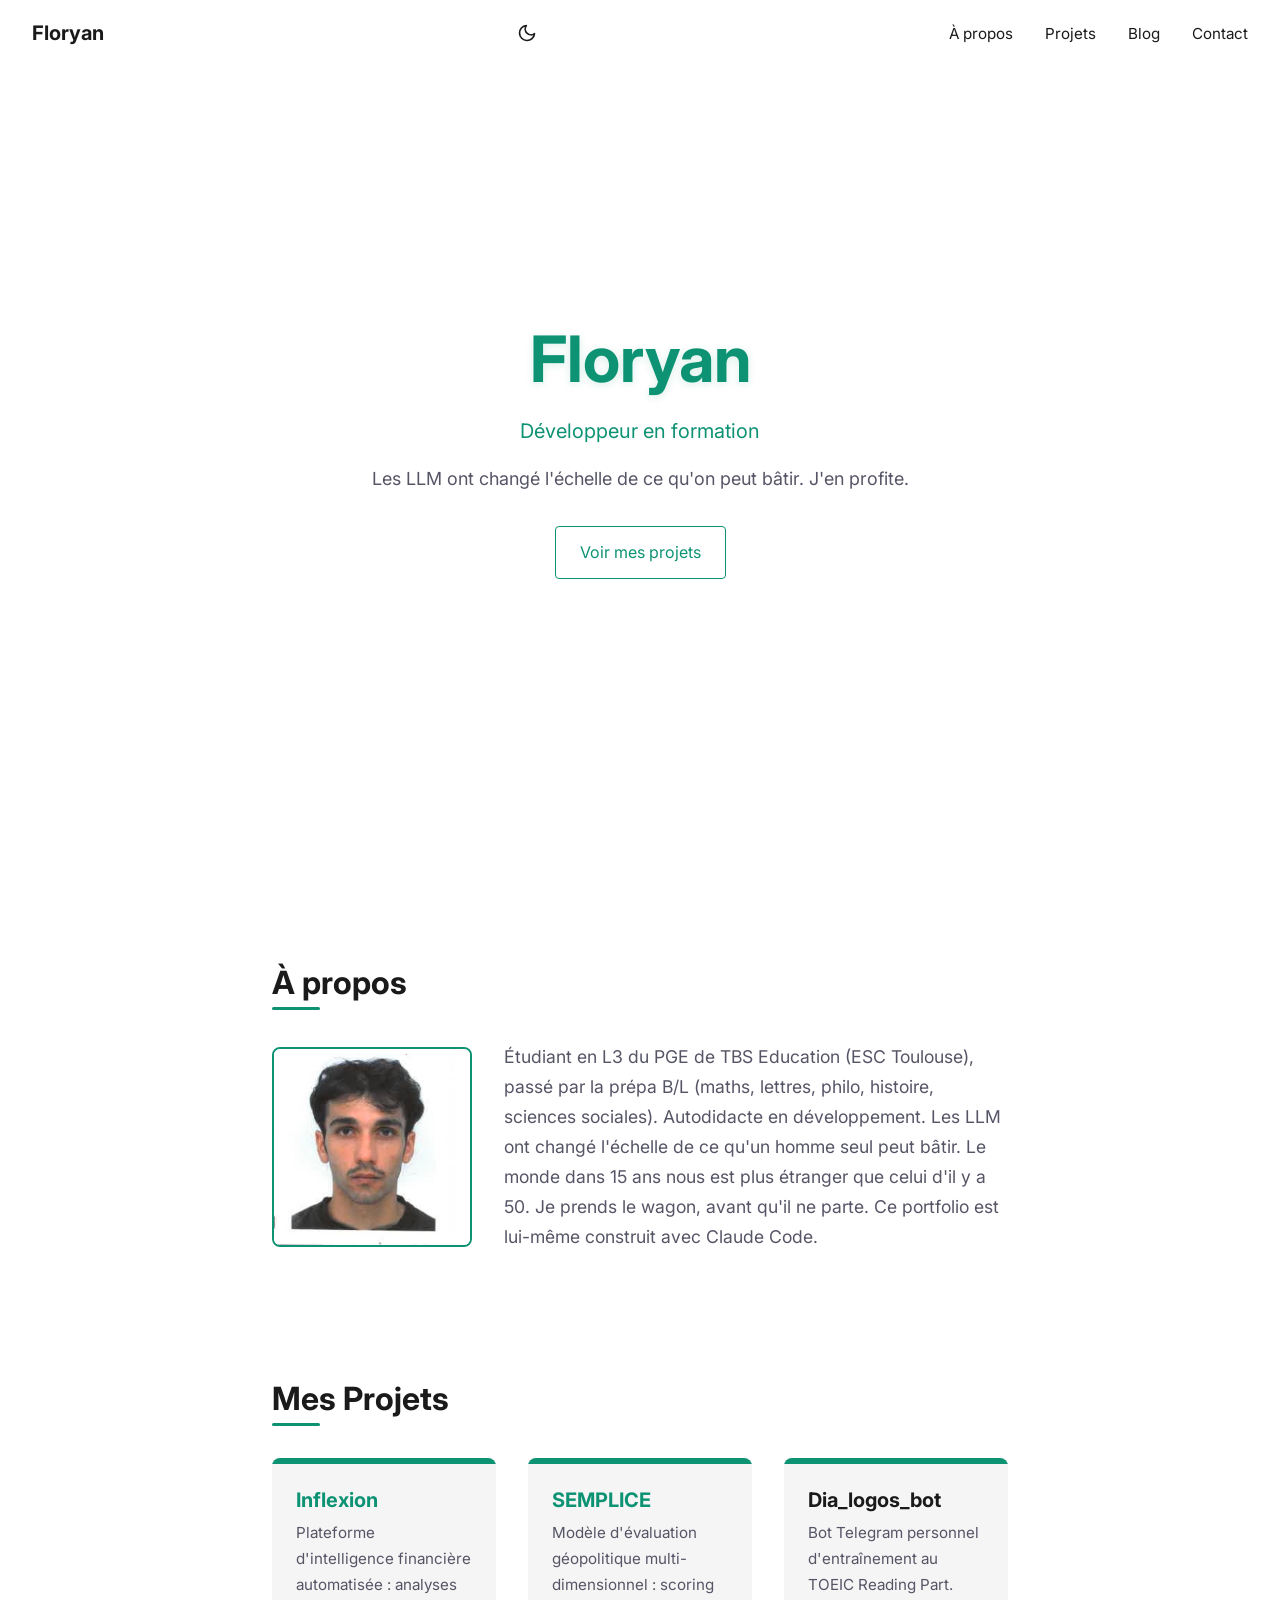
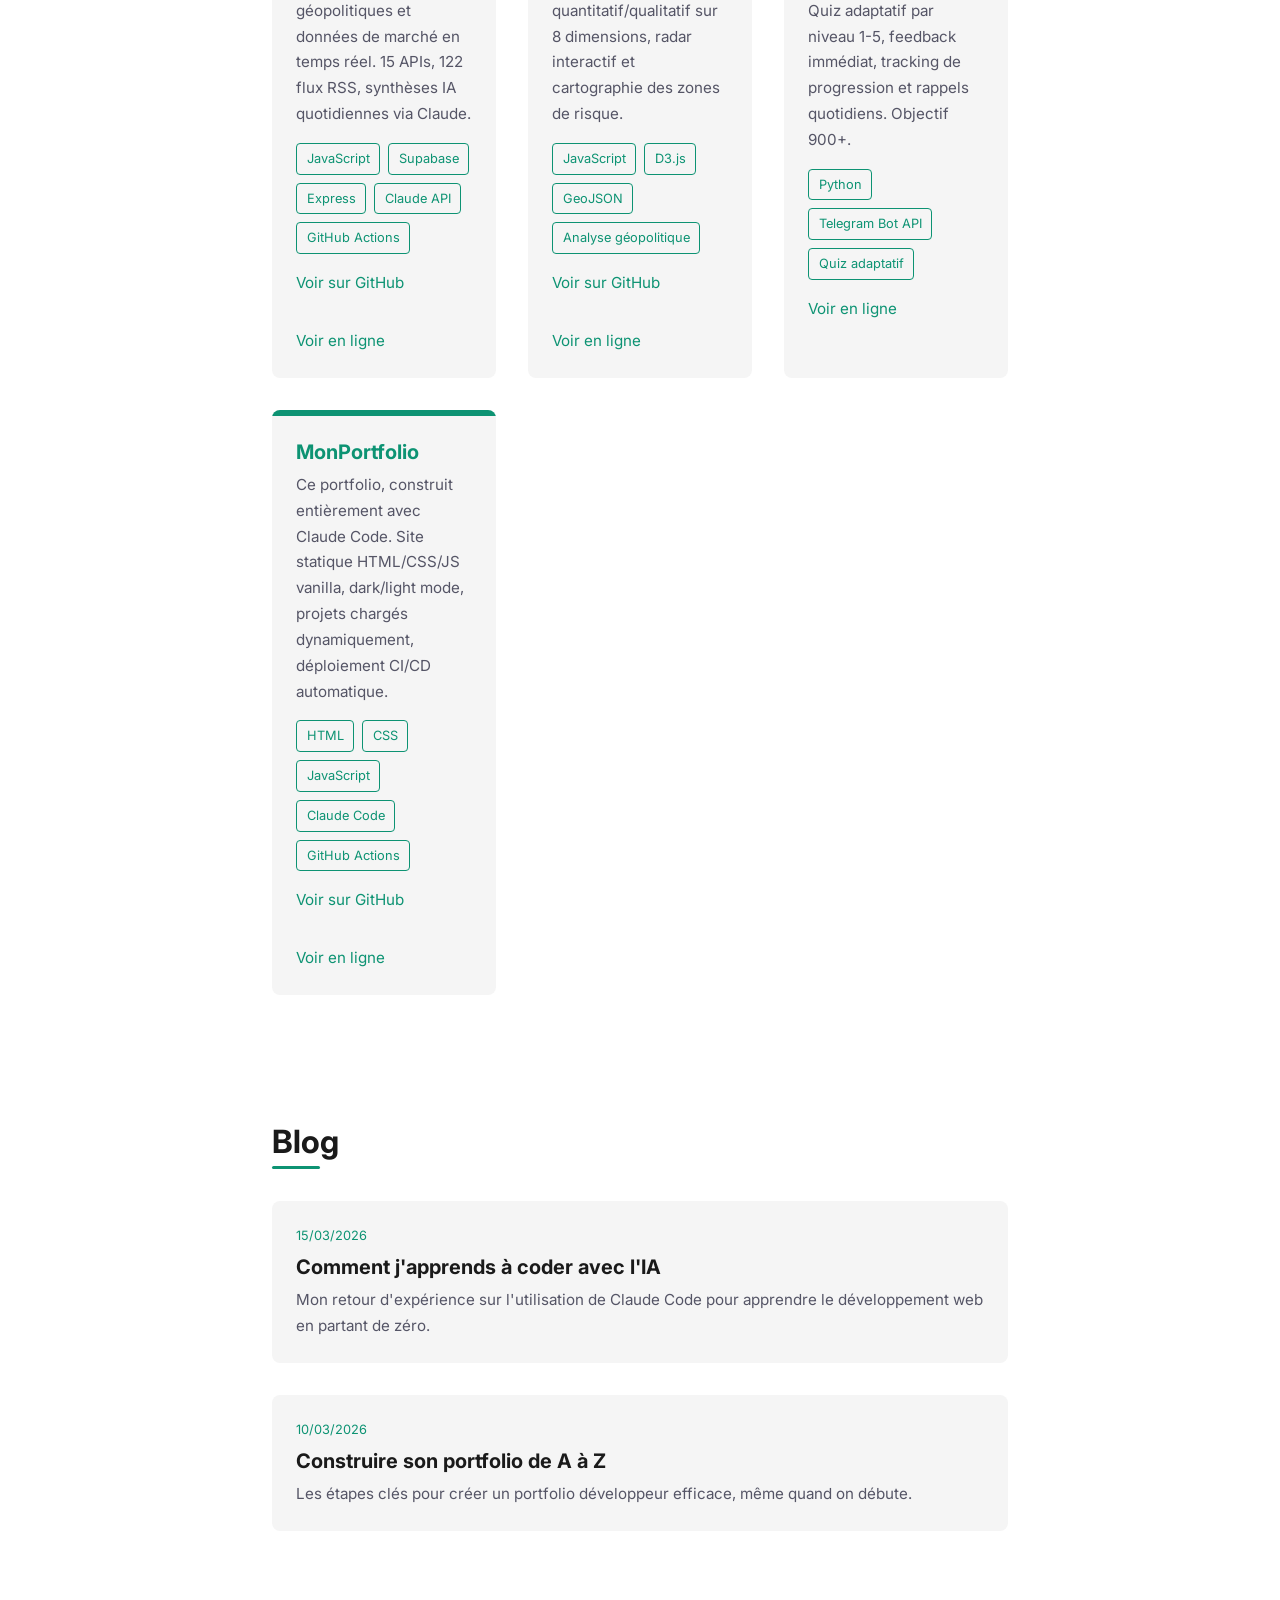
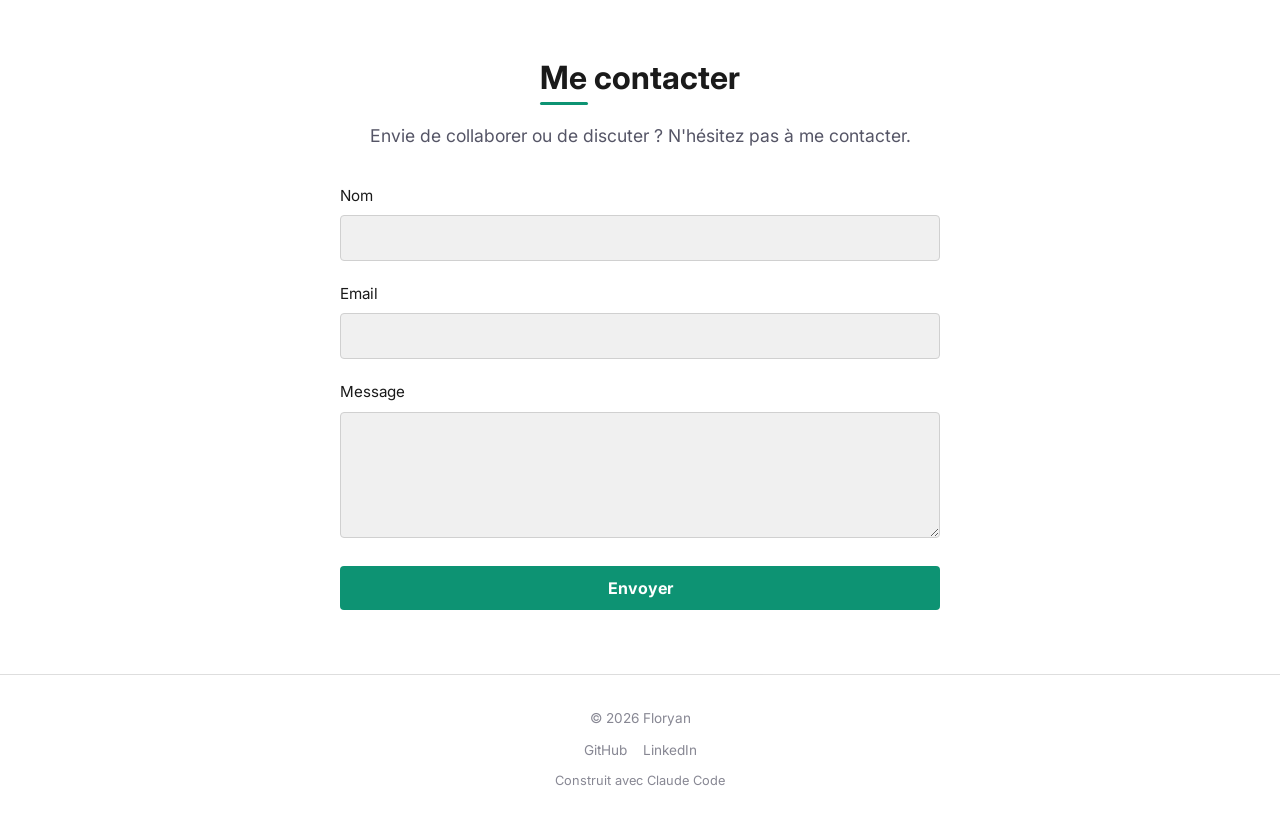
==== commit 25f721b9: "Mise a jour bio, tagline hero et meta descriptions - Section A propos : nouvelle bio avec prepa B/L " ====
--- a/index.html
+++ b/index.html
@@ -3,13 +3,13 @@
 <head>
     <meta charset="UTF-8">
     <meta name="viewport" content="width=device-width, initial-scale=1.0">
-    <title>Floryan Leblanc — Portfolio Développeur</title>
-    <meta name="description" content="Portfolio de Floryan Leblanc, développeur en formation. Projets concrets construits avec l'IA et les technologies web modernes.">
+    <title>Floryan Leblanc | Portfolio Développeur</title>
+    <meta name="description" content="Floryan Leblanc. Prépa B/L, TBS Education, autodidacte en dev. Je construis avec les LLM ce qui prenait une équipe hier.">
     <link rel="canonical" href="https://florycarm-a11y.github.io/PORTFOLIO/">
 
     <!-- Open Graph -->
-    <meta property="og:title" content="Floryan Leblanc — Portfolio Développeur">
-    <meta property="og:description" content="Développeur en formation. Projets concrets construits avec l'IA et les technologies web modernes.">
+    <meta property="og:title" content="Floryan Leblanc | Portfolio Développeur">
+    <meta property="og:description" content="Prépa B/L, TBS Education, autodidacte en dev. Je construis avec les LLM ce qui prenait une équipe hier.">
     <meta property="og:type" content="website">
     <meta property="og:url" content="https://florycarm-a11y.github.io/PORTFOLIO/">
     <meta property="og:image" content="https://florycarm-a11y.github.io/PORTFOLIO/assets/og-cover.png">
@@ -61,7 +61,7 @@
     <header class="hero">
         <h1 class="hero__title">Floryan</h1>
         <p class="hero__subtitle">Développeur en formation</p>
-        <p class="hero__tagline">Je construis des projets concrets avec l'IA.</p>
+        <p class="hero__tagline">Les LLM ont changé l'échelle de ce qu'on peut bâtir. J'en profite.</p>
         <a class="hero__cta" href="#projects">Voir mes projets</a>
     </header>
 
@@ -72,10 +72,12 @@
             <div class="about__content">
                 <img class="about__photo" src="assets/images/profile.jpg" alt="Photo de Floryan Leblanc" width="200" height="200">
                 <p class="about__text">
-                    Étudiant en L3 au PGE de TBS Education, passé par la prépa BL.
-                    Autodidacte en développement, je construis des projets concrets
-                    à l'intersection de la tech et de la géopolitique — intelligence financière,
-                    analyse de risques, outils IA. Ce portfolio est lui-même construit avec Claude Code.
+                    Étudiant en L3 du PGE de TBS Education (ESC Toulouse), passé par la prépa B/L
+                    (maths, lettres, philo, histoire, sciences sociales). Autodidacte en développement.
+                    Les LLM ont changé l'échelle de ce qu'un homme seul peut bâtir.
+                    Le monde dans 15 ans nous est plus étranger que celui d'il y a 50.
+                    Je prends le wagon, avant qu'il ne parte.
+                    Ce portfolio est lui-même construit avec Claude Code.
                 </p>
             </div>
         </section>
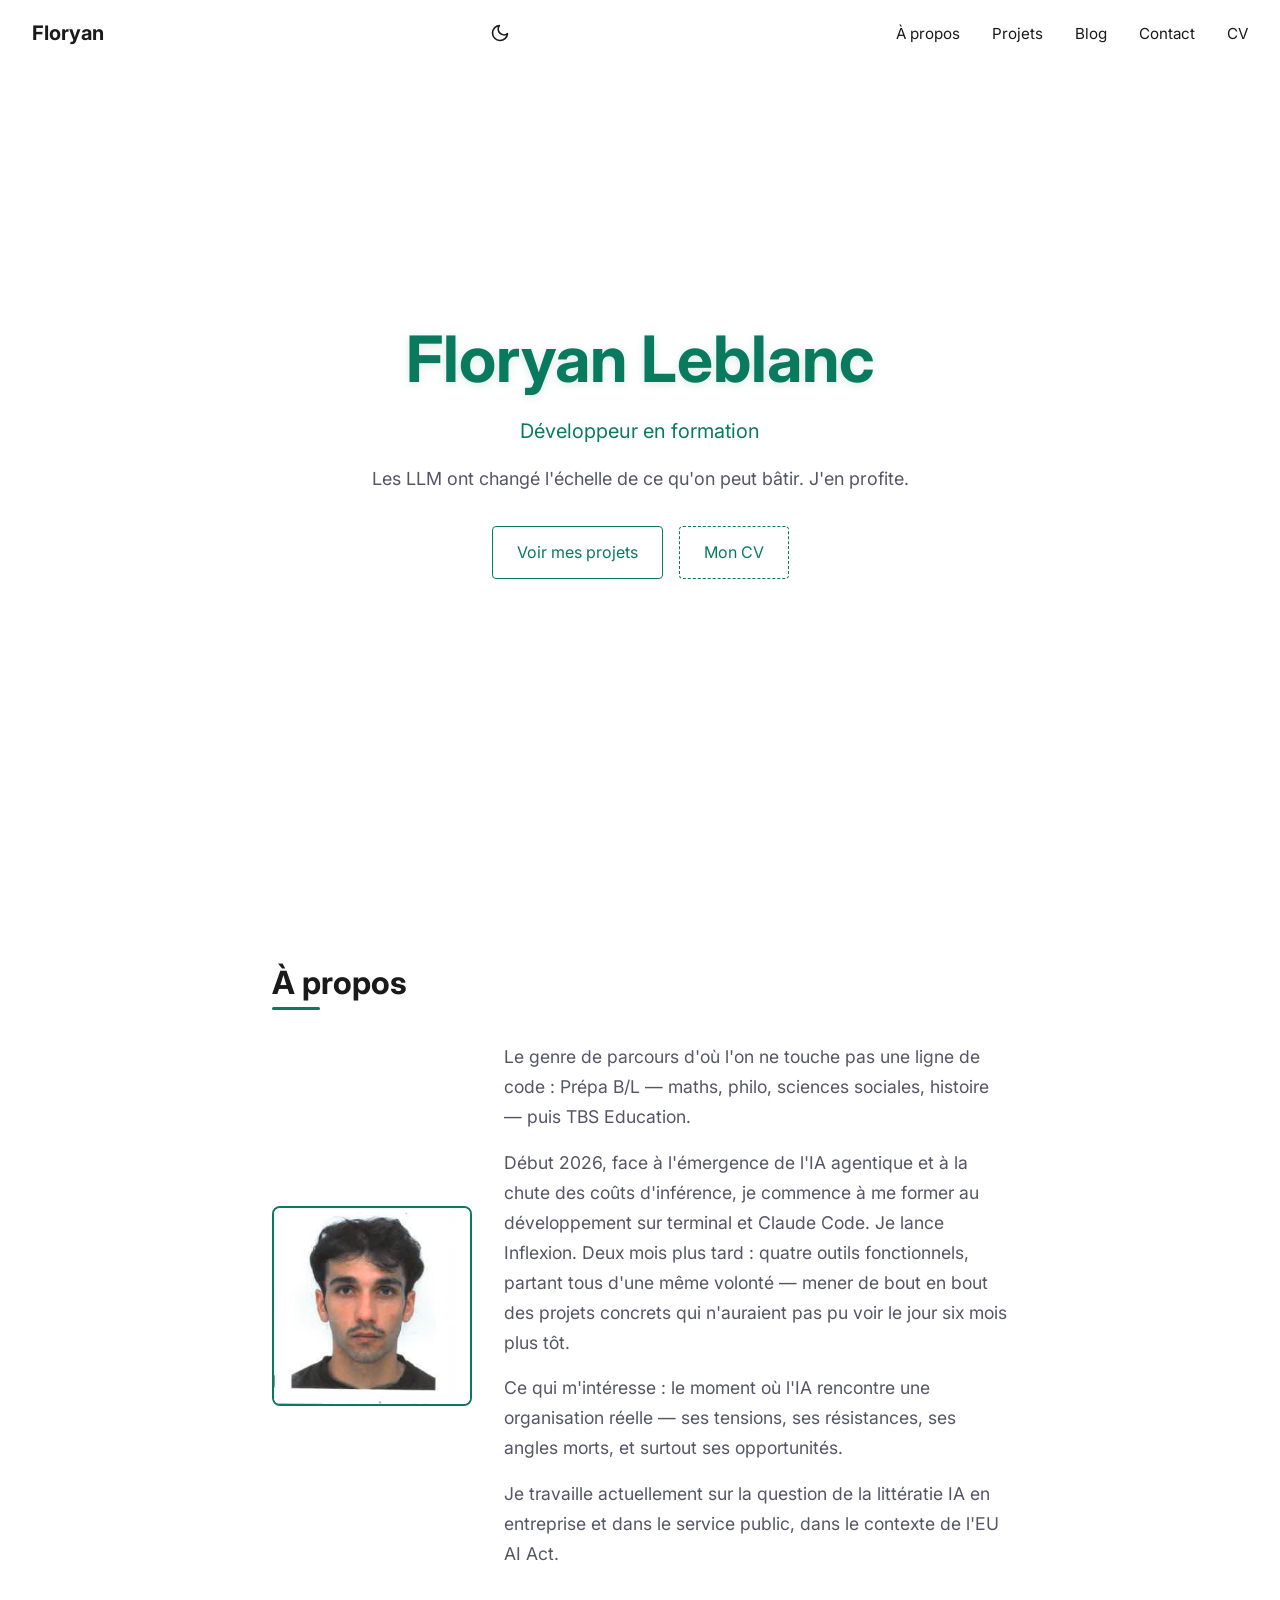
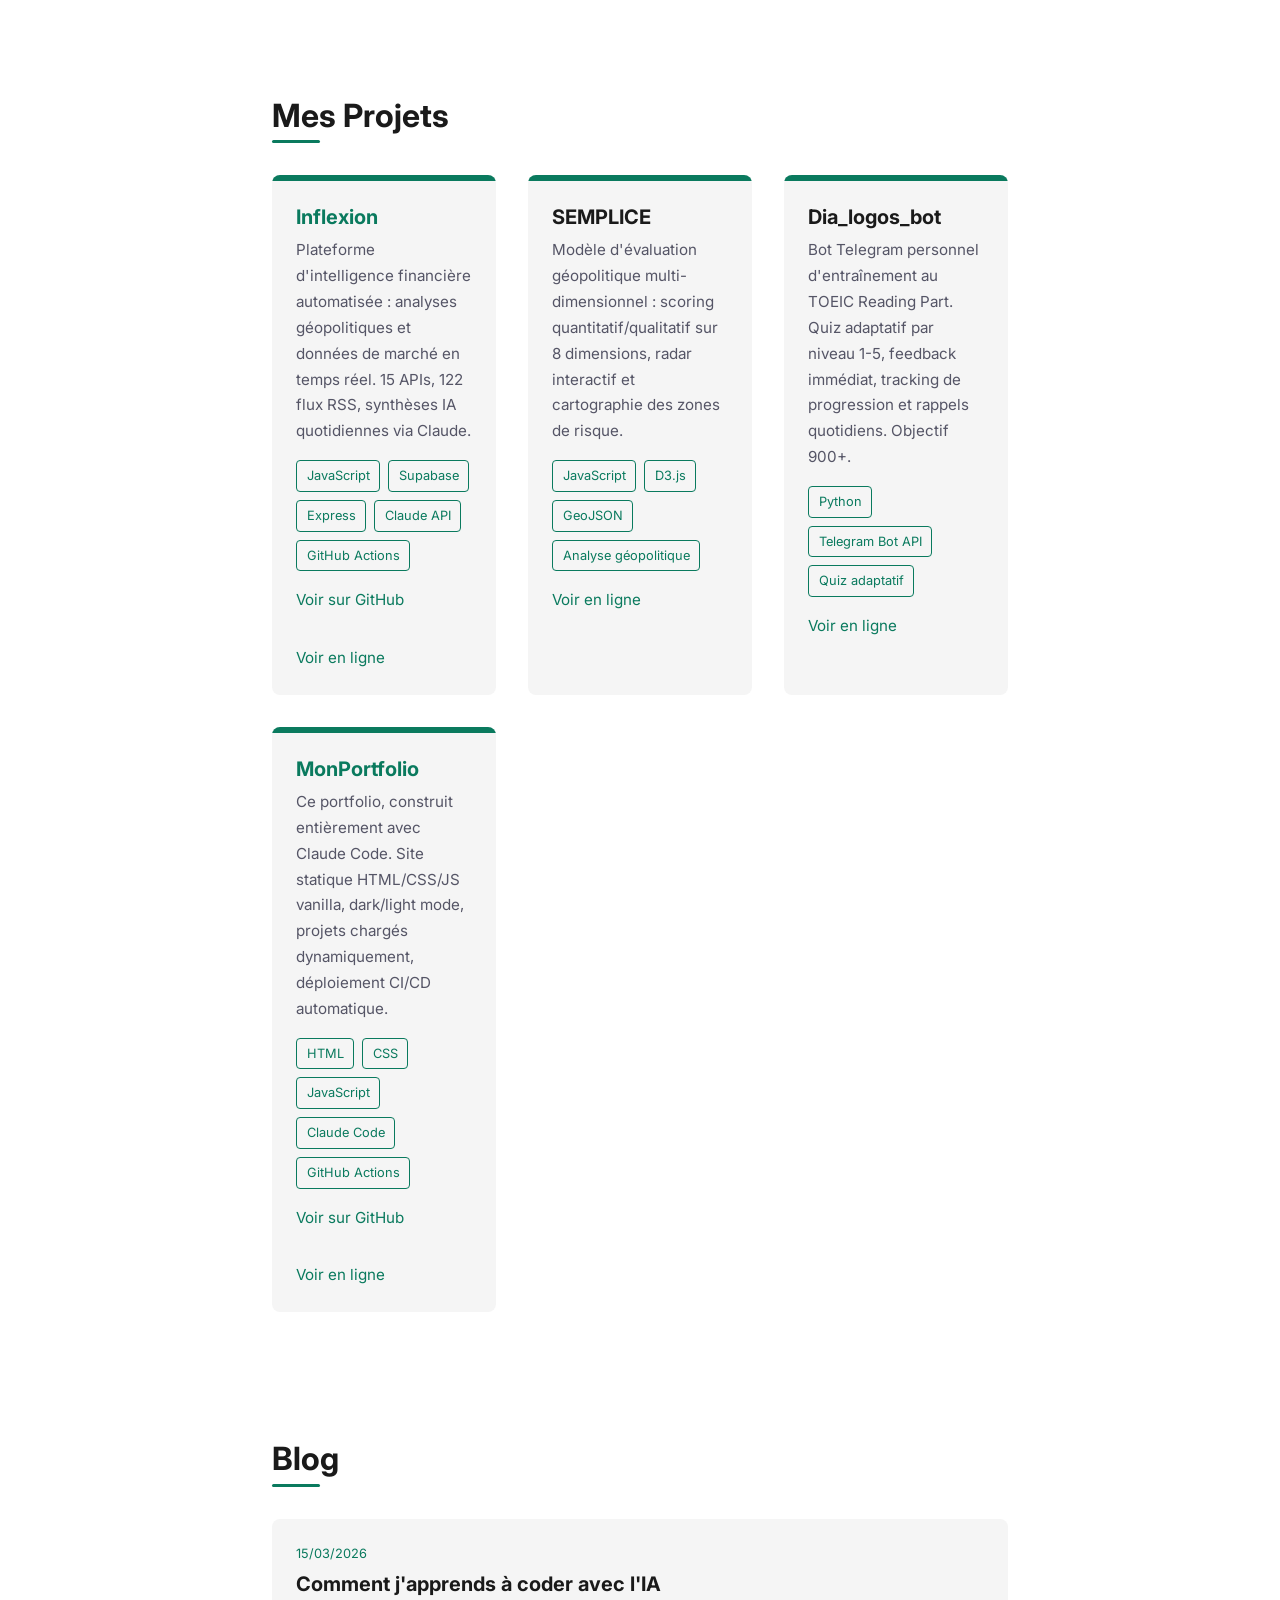
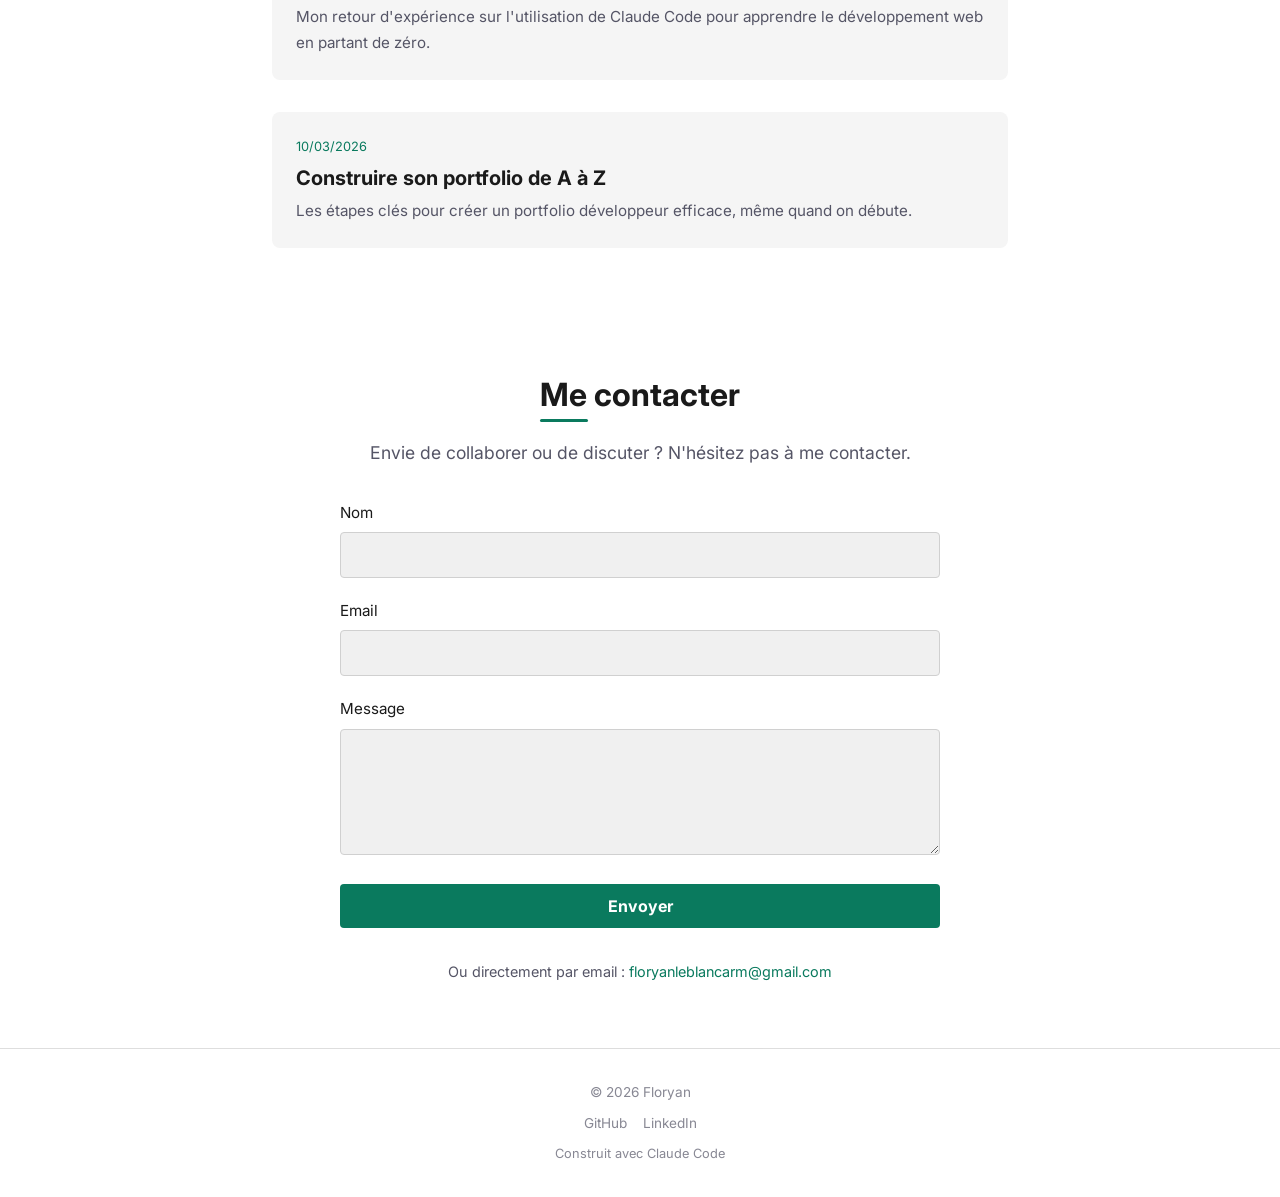
==== commit a883fa73: "Audit portfolio : corrections critiques, accessibilite, SEO et contenu - Perf: Google Fonts en prelo" ====
--- a/index.html
+++ b/index.html
@@ -4,7 +4,7 @@
     <meta charset="UTF-8">
     <meta name="viewport" content="width=device-width, initial-scale=1.0">
     <title>Floryan Leblanc | Portfolio Développeur</title>
-    <meta name="description" content="Floryan Leblanc. Prépa B/L, TBS Education, autodidacte en dev. Je construis avec les LLM ce qui prenait une équipe hier.">
+    <meta name="description" content="Portfolio de Floryan Leblanc, developpeur autodidacte. Prepa B/L, TBS Education. Je construis avec les LLM des projets qui prenaient une equipe hier.">
     <link rel="canonical" href="https://florycarm-a11y.github.io/PORTFOLIO/">
 
     <!-- Open Graph -->
@@ -15,16 +15,42 @@
     <meta property="og:image" content="https://florycarm-a11y.github.io/PORTFOLIO/assets/og-cover.png">
     <meta property="og:locale" content="fr_FR">
 
+    <!-- Twitter Card -->
+    <meta name="twitter:card" content="summary_large_image">
+    <meta name="twitter:title" content="Floryan Leblanc | Portfolio Développeur">
+    <meta name="twitter:description" content="Prépa B/L, TBS Education, autodidacte en dev. Je construis avec les LLM ce qui prenait une équipe hier.">
+    <meta name="twitter:image" content="https://florycarm-a11y.github.io/PORTFOLIO/assets/og-cover.png">
+
+    <!-- JSON-LD -->
+    <script type="application/ld+json">
+    {
+        "@context": "https://schema.org",
+        "@type": "Person",
+        "name": "Floryan Leblanc",
+        "url": "https://florycarm-a11y.github.io/PORTFOLIO/",
+        "jobTitle": "Développeur en formation",
+        "sameAs": [
+            "https://github.com/florycarm-a11y",
+            "https://www.linkedin.com/in/fleblanc17"
+        ],
+        "alumniOf": {
+            "@type": "EducationalOrganization",
+            "name": "TBS Education"
+        }
+    }
+    </script>
+
     <!-- Fonts -->
     <link rel="preconnect" href="https://fonts.googleapis.com">
     <link rel="preconnect" href="https://fonts.gstatic.com" crossorigin>
-    <link href="https://fonts.googleapis.com/css2?family=Inter:wght@400;700&display=swap" rel="stylesheet">
+    <link rel="preload" href="https://fonts.googleapis.com/css2?family=Inter:wght@400;700&display=swap" as="style" onload="this.onload=null;this.rel='stylesheet'">
+    <noscript><link rel="stylesheet" href="https://fonts.googleapis.com/css2?family=Inter:wght@400;700&display=swap"></noscript>
 
     <!-- Critical CSS (above the fold: nav + hero) -->
     <style>
         *,*::before,*::after{margin:0;padding:0;box-sizing:border-box}
         :root{--color-bg:#0a0a0a;--color-text:#e0e0e0;--color-accent:#64ffda;--color-heading:#fff;--color-nav-bg:rgba(10,10,10,0.8);--blur-nav:10px}
-        :root.light{--color-bg:#fff;--color-text:#1a1a1a;--color-accent:#0d9373;--color-heading:#1a1a1a;--color-nav-bg:rgba(255,255,255,0.8)}
+        :root.light{--color-bg:#fff;--color-text:#1a1a1a;--color-accent:#0a7a5e;--color-heading:#1a1a1a;--color-nav-bg:rgba(255,255,255,0.8)}
         html{scroll-behavior:smooth}
         body{background-color:var(--color-bg);color:var(--color-text);font-family:'Inter',sans-serif;font-size:clamp(1rem,0.95rem + 0.25vw,1.1rem);line-height:1.7}
         .nav{position:fixed;top:0;left:0;width:100%;display:flex;align-items:center;justify-content:space-between;padding:1rem 2rem;background-color:var(--color-nav-bg);backdrop-filter:blur(var(--blur-nav));-webkit-backdrop-filter:blur(var(--blur-nav));z-index:100}
@@ -36,6 +62,7 @@
     <link rel="stylesheet" href="css/style.css">
 </head>
 <body>
+    <a href="#main-content" class="skip-link">Passer au contenu</a>
 
     <!-- Navigation -->
     <nav class="nav" aria-label="Navigation principale">
@@ -54,31 +81,33 @@
             <li><a class="nav__link" href="#projects">Projets</a></li>
             <li><a class="nav__link" href="#blog">Blog</a></li>
             <li><a class="nav__link" href="#contact">Contact</a></li>
+            <li><a class="nav__link" href="CV_Leblanc_Floryan_tbs_2026-03-06_CV.pdf" target="_blank" rel="noopener noreferrer">CV</a></li>
         </ul>
     </nav>
 
     <!-- Hero -->
     <header class="hero">
-        <h1 class="hero__title">Floryan</h1>
+        <h1 class="hero__title">Floryan Leblanc</h1>
         <p class="hero__subtitle">Développeur en formation</p>
         <p class="hero__tagline">Les LLM ont changé l'échelle de ce qu'on peut bâtir. J'en profite.</p>
-        <a class="hero__cta" href="#projects">Voir mes projets</a>
+        <div class="hero__actions">
+            <a class="hero__cta" href="#projects">Voir mes projets</a>
+            <a class="hero__cta hero__cta--secondary" href="CV_Leblanc_Floryan_tbs_2026-03-06_CV.pdf" target="_blank" rel="noopener noreferrer">Mon CV</a>
+        </div>
     </header>
 
-    <main>
+    <main id="main-content">
         <!-- À propos -->
         <section class="about" id="about">
             <h2 class="about__title">À propos</h2>
             <div class="about__content">
                 <img class="about__photo" src="assets/images/profile.jpg" alt="Photo de Floryan Leblanc" width="200" height="200">
-                <p class="about__text">
-                    Étudiant en L3 du PGE de TBS Education (ESC Toulouse), passé par la prépa B/L
-                    (maths, lettres, philo, histoire, sciences sociales). Autodidacte en développement.
-                    Les LLM ont changé l'échelle de ce qu'un homme seul peut bâtir.
-                    Le monde dans 15 ans nous est plus étranger que celui d'il y a 50.
-                    Je prends le wagon, avant qu'il ne parte.
-                    Ce portfolio est lui-même construit avec Claude Code.
-                </p>
+                <div class="about__text">
+                    <p>Le genre de parcours d'où l'on ne touche pas une ligne de code : Prépa B/L — maths, philo, sciences sociales, histoire — puis TBS Education.</p>
+                    <p>Début 2026, face à l'émergence de l'IA agentique et à la chute des coûts d'inférence, je commence à me former au développement sur terminal et Claude Code. Je lance Inflexion. Deux mois plus tard : quatre outils fonctionnels, partant tous d'une même volonté — mener de bout en bout des projets concrets qui n'auraient pas pu voir le jour six mois plus tôt.</p>
+                    <p>Ce qui m'intéresse : le moment où l'IA rencontre une organisation réelle — ses tensions, ses résistances, ses angles morts, et surtout ses opportunités.</p>
+                    <p>Je travaille actuellement sur la question de la littératie IA en entreprise et dans le service public, dans le contexte de l'EU AI Act.</p>
+                </div>
             </div>
         </section>
 
@@ -115,6 +144,7 @@
                 </div>
                 <button class="contact__btn" type="submit">Envoyer</button>
             </form>
+            <p class="contact__email">Ou directement par email : <a href="mailto:floryanleblancarm@gmail.com">floryanleblancarm@gmail.com</a></p>
         </section>
     </main>
 
--- a/css/style.css
+++ b/css/style.css
@@ -41,7 +41,7 @@
 :root.light {
     --color-bg: #ffffff;
     --color-text: #1a1a1a;
-    --color-accent: #0d9373;
+    --color-accent: #0a7a5e;
     --color-muted: #555566;
     --color-heading: #1a1a1a;
     --color-card: #f5f5f5;
@@ -49,7 +49,23 @@
     --color-border: #d0d0d0;
     --color-nav-bg: rgba(255, 255, 255, 0.8);
     --color-nav-overlay: rgba(255, 255, 255, 0.95);
-    --color-card-shadow: rgba(13, 147, 115, 0.1);
+    --color-card-shadow: rgba(10, 122, 94, 0.1);
+}
+
+/* --- Skip link --- */
+.skip-link {
+    position: absolute;
+    top: -100%;
+    left: 0;
+    padding: 0.75rem 1.5rem;
+    background-color: var(--color-accent);
+    color: var(--color-bg);
+    font-weight: 700;
+    z-index: 200;
+}
+
+.skip-link:focus {
+    top: 0;
 }
 
 /* --- Base --- */
@@ -284,7 +300,7 @@
 }
 
 :root.light .hero__title {
-    text-shadow: 0 2px 8px rgba(13, 147, 115, 0.15);
+    text-shadow: 0 2px 8px rgba(10, 122, 94, 0.15);
 }
 
 .hero__subtitle {
@@ -298,9 +314,16 @@
     margin-top: var(--spacing-sm);
 }
 
+.hero__actions {
+    display: flex;
+    gap: var(--spacing-sm);
+    margin-top: var(--spacing-md);
+    flex-wrap: wrap;
+    justify-content: center;
+}
+
 .hero__cta {
     display: inline-block;
-    margin-top: var(--spacing-md);
     padding: 0.75rem 1.5rem;
     border: 1px solid var(--color-accent);
     color: var(--color-accent);
@@ -313,6 +336,11 @@
     background-color: var(--color-accent);
     color: var(--color-bg);
     text-decoration: none;
+}
+
+.hero__cta--secondary {
+    background-color: transparent;
+    border-style: dashed;
 }
 
 /* --- About --- */
@@ -336,6 +364,10 @@
     color: var(--color-muted);
 }
 
+.about__text p + p {
+    margin-top: var(--spacing-sm);
+}
+
 /* --- Projects --- */
 .projects__grid {
     display: grid;
@@ -390,6 +422,11 @@
 .blog-card {
     padding: 1.5rem;
     cursor: pointer;
+}
+
+.blog-card:focus-visible {
+    outline: 2px solid var(--color-accent);
+    outline-offset: 2px;
 }
 
 .blog-card__date {
@@ -489,8 +526,9 @@
 }
 
 .contact__input:focus {
-    outline: none;
     border-color: var(--color-accent);
+    outline: 2px solid var(--color-accent);
+    outline-offset: 2px;
 }
 
 .contact__textarea {
@@ -516,6 +554,12 @@
     opacity: 0.85;
 }
 
+.contact__email {
+    margin-top: var(--spacing-md);
+    font-size: 0.9rem;
+    color: var(--color-muted);
+}
+
 /* --- Footer --- */
 .footer {
     text-align: center;
@@ -558,6 +602,20 @@
 .fade-in--visible {
     opacity: 1;
     transform: translateY(0);
+}
+
+/* --- Reduced motion --- */
+@media (prefers-reduced-motion: reduce) {
+    html {
+        scroll-behavior: auto;
+    }
+
+    *,
+    *::before,
+    *::after {
+        transition: none !important;
+        animation: none !important;
+    }
 }
 
 /* ========================================
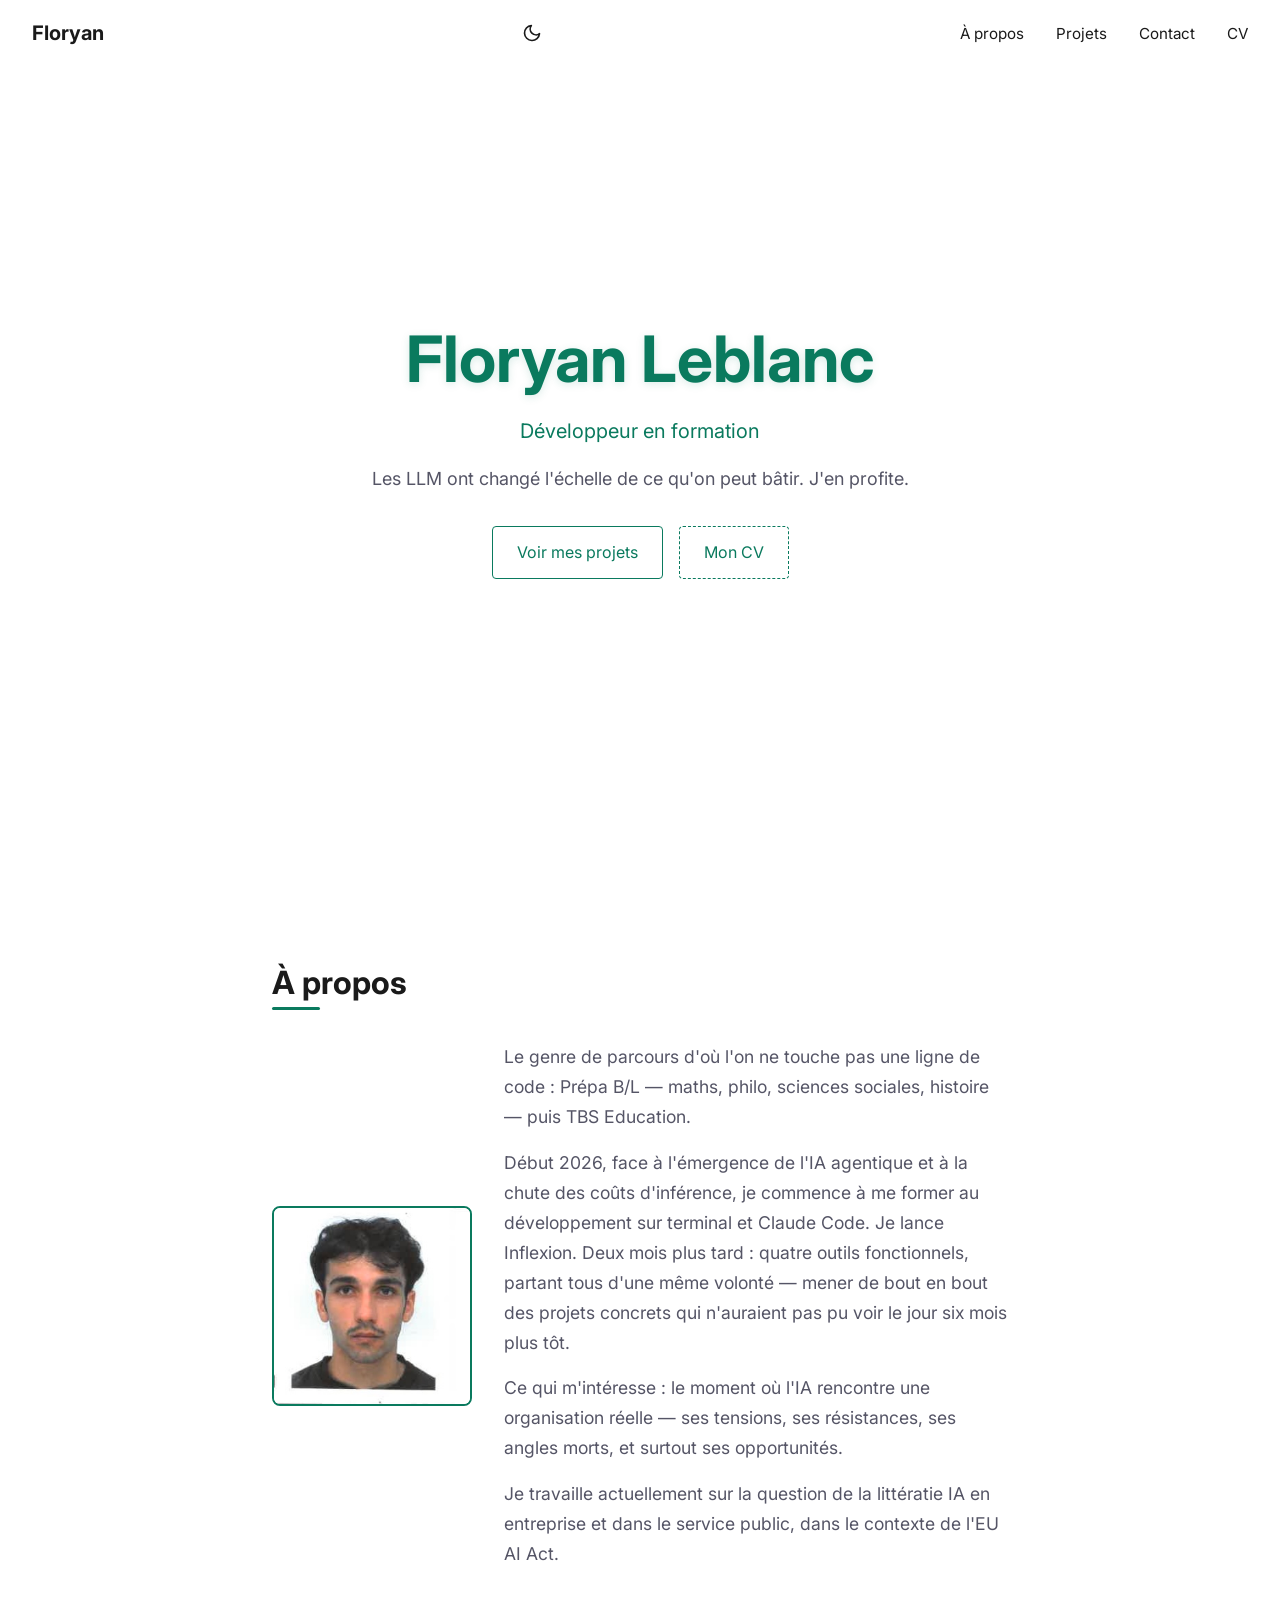
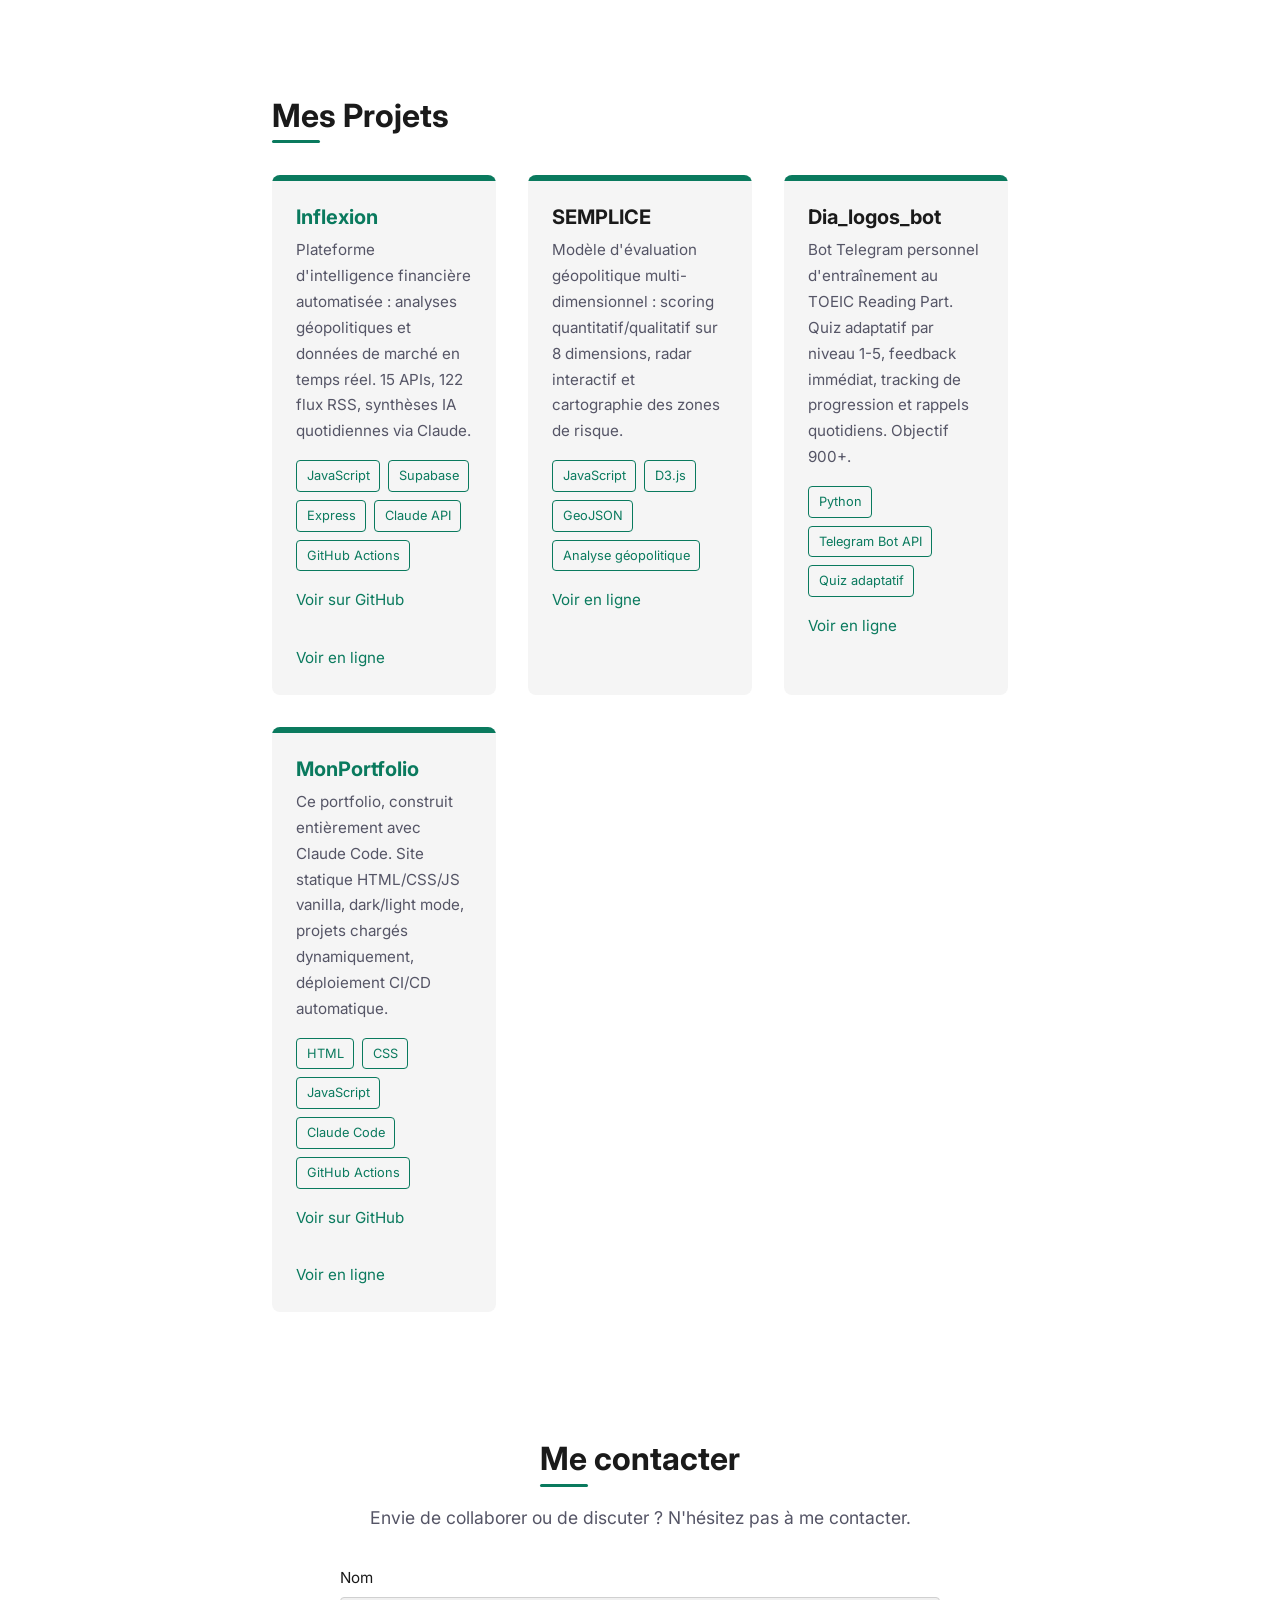
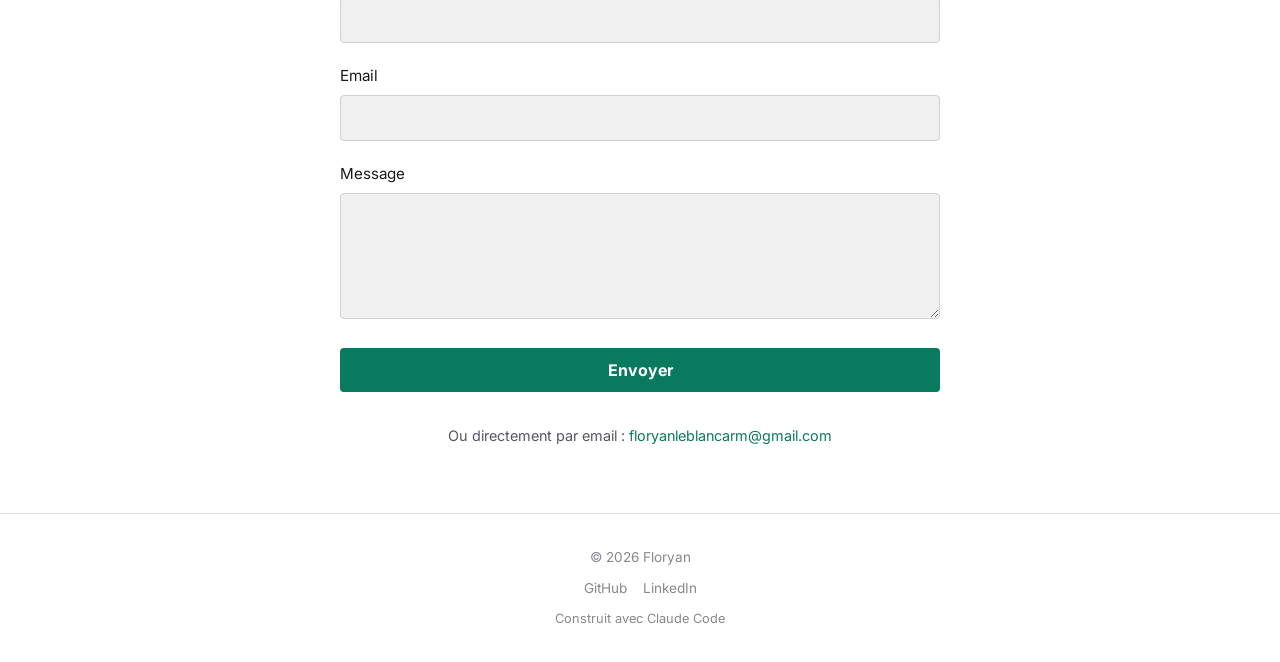
==== commit 4644d62d: "Retrait temporaire de la section blog Co-Authored-By: Claude Opus 4.6 <noreply@anthropic.com>" ====
--- a/index.html
+++ b/index.html
@@ -79,9 +79,8 @@
         <ul class="nav__list">
             <li><a class="nav__link" href="#about">À propos</a></li>
             <li><a class="nav__link" href="#projects">Projets</a></li>
-            <li><a class="nav__link" href="#blog">Blog</a></li>
             <li><a class="nav__link" href="#contact">Contact</a></li>
-            <li><a class="nav__link" href="CV_Leblanc_Floryan_tbs_2026-03-06_CV.pdf" target="_blank" rel="noopener noreferrer">CV</a></li>
+            <li><a class="nav__link" href="CV_Floryan_Leblanc.pdf" target="_blank" rel="noopener noreferrer">CV</a></li>
         </ul>
     </nav>
 
@@ -92,7 +91,7 @@
         <p class="hero__tagline">Les LLM ont changé l'échelle de ce qu'on peut bâtir. J'en profite.</p>
         <div class="hero__actions">
             <a class="hero__cta" href="#projects">Voir mes projets</a>
-            <a class="hero__cta hero__cta--secondary" href="CV_Leblanc_Floryan_tbs_2026-03-06_CV.pdf" target="_blank" rel="noopener noreferrer">Mon CV</a>
+            <a class="hero__cta hero__cta--secondary" href="CV_Floryan_Leblanc.pdf" target="_blank" rel="noopener noreferrer">Mon CV</a>
         </div>
     </header>
 
@@ -115,12 +114,6 @@
         <section class="projects" id="projects">
             <h2 class="projects__title">Mes Projets</h2>
             <div class="projects__grid"></div>
-        </section>
-
-        <!-- Blog -->
-        <section class="blog" id="blog">
-            <h2 class="blog__title">Blog</h2>
-            <div class="blog__list"></div>
         </section>
 
         <!-- Contact -->
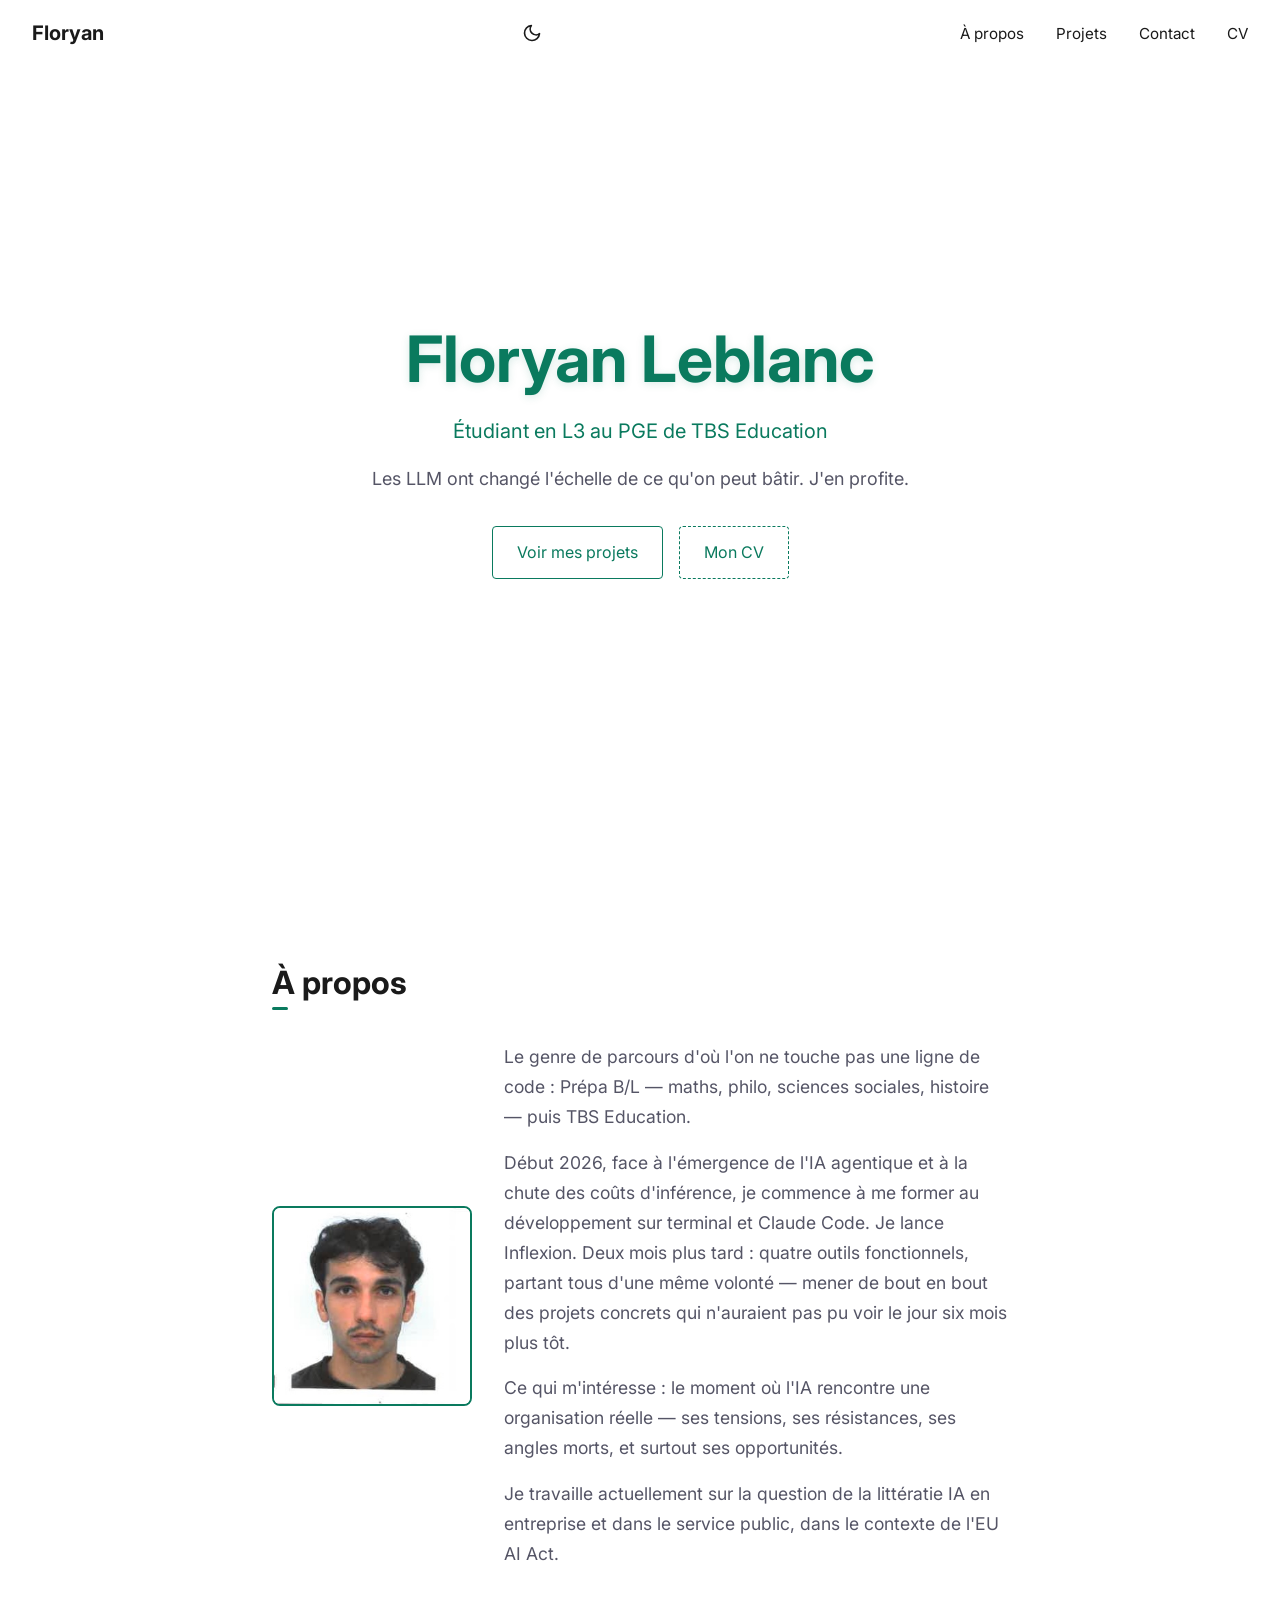
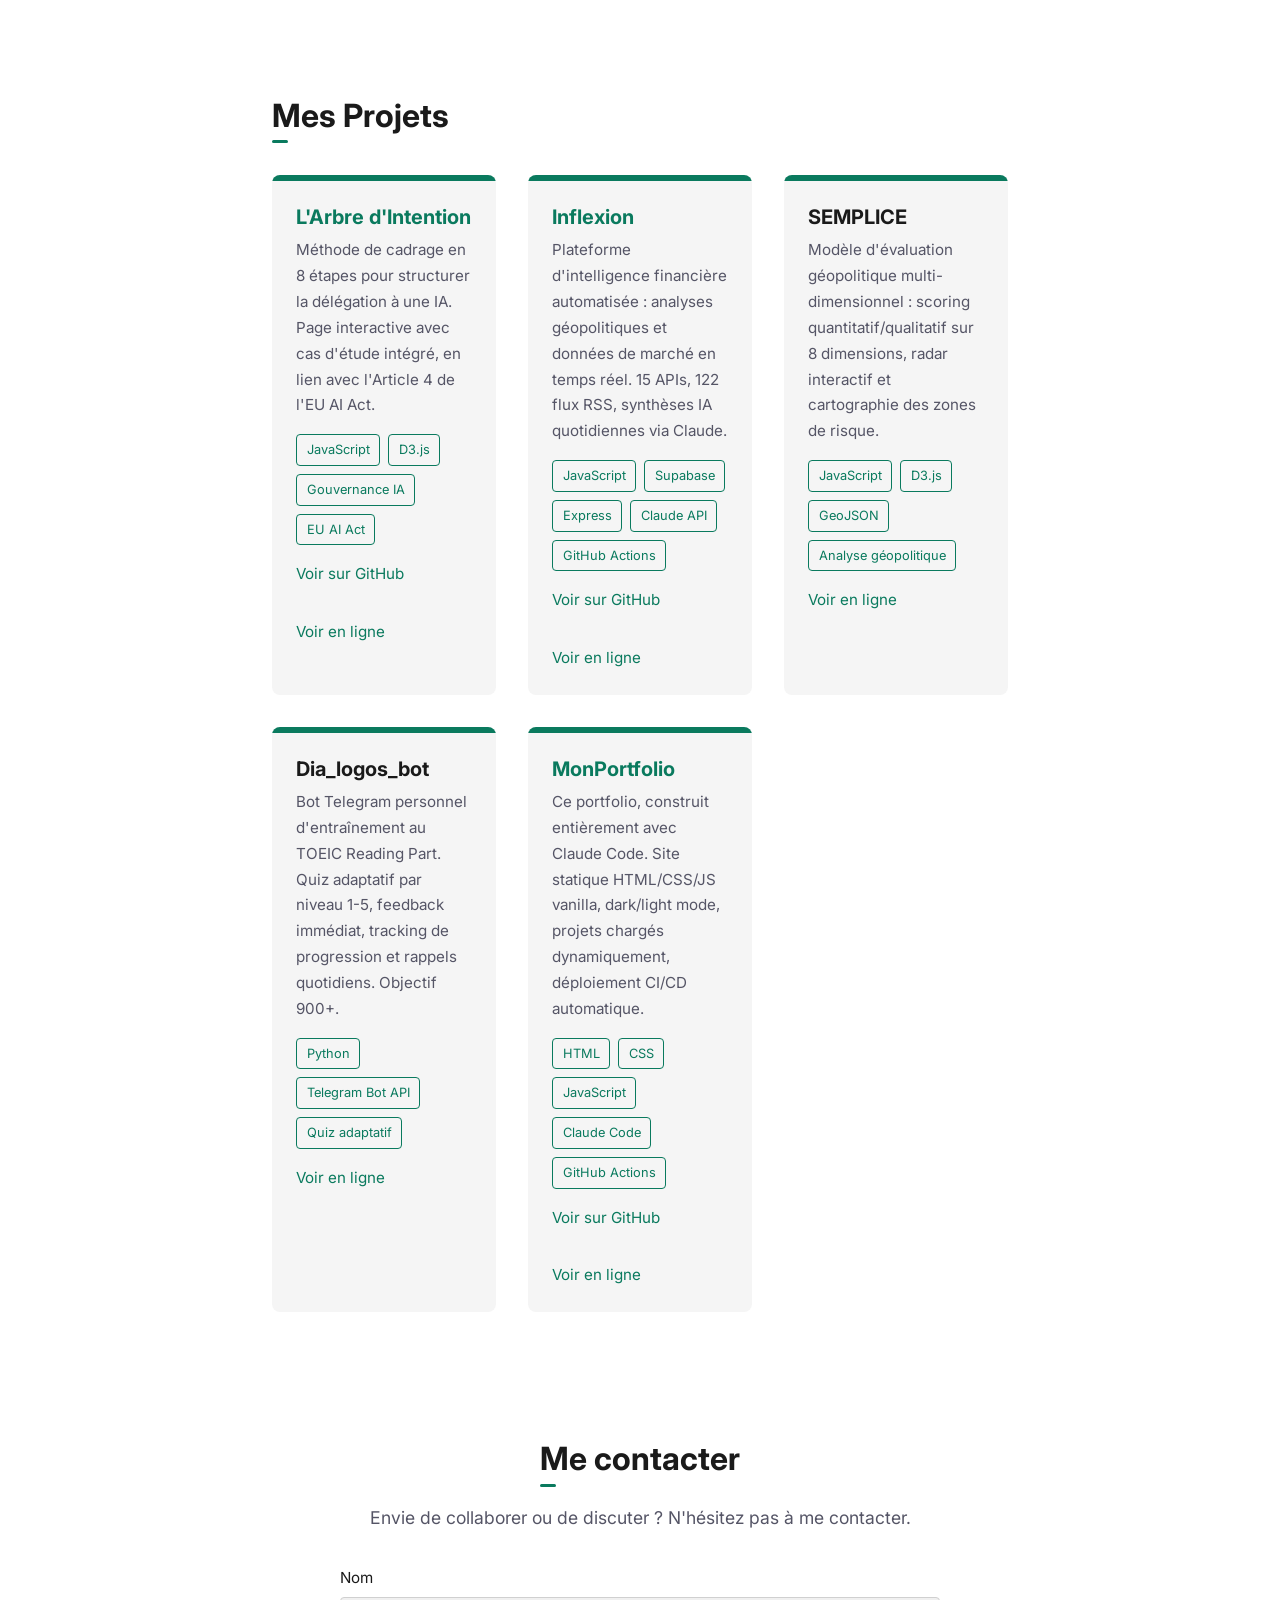
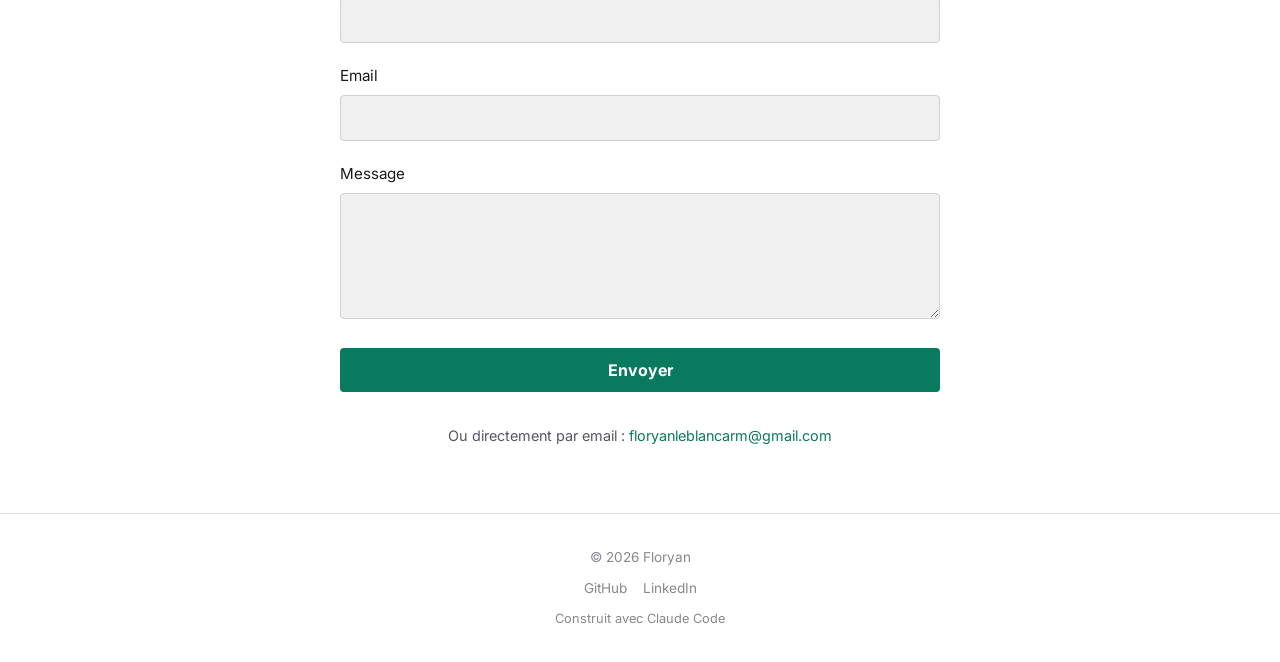
==== commit 4d92d326: "feat: titre actualisé + animation du trait sous les titres au scroll - Hero subtitle et JSON-LD jobT" ====
--- a/index.html
+++ b/index.html
@@ -28,7 +28,7 @@
         "@type": "Person",
         "name": "Floryan Leblanc",
         "url": "https://florycarm-a11y.github.io/PORTFOLIO/",
-        "jobTitle": "Développeur en formation",
+        "jobTitle": "Étudiant en L3 au PGE de TBS Education",
         "sameAs": [
             "https://github.com/florycarm-a11y",
             "https://www.linkedin.com/in/fleblanc17"
@@ -87,7 +87,7 @@
     <!-- Hero -->
     <header class="hero">
         <h1 class="hero__title">Floryan Leblanc</h1>
-        <p class="hero__subtitle">Développeur en formation</p>
+        <p class="hero__subtitle">Étudiant en L3 au PGE de TBS Education</p>
         <p class="hero__tagline">Les LLM ont changé l'échelle de ce qu'on peut bâtir. J'en profite.</p>
         <div class="hero__actions">
             <a class="hero__cta" href="#projects">Voir mes projets</a>
--- a/css/style.css
+++ b/css/style.css
@@ -165,10 +165,20 @@
     position: absolute;
     bottom: 0;
     left: 0;
-    width: 3rem;
+    width: var(--trait-w, 3rem);
     height: 3px;
     background-color: var(--color-accent);
     border-radius: 2px;
+    will-change: width;
+}
+
+@media (prefers-reduced-motion: reduce) {
+    .about__title::after,
+    .projects__title::after,
+    .blog__title::after,
+    .contact__title::after {
+        width: 3rem;
+    }
 }
 
 .contact__title {
